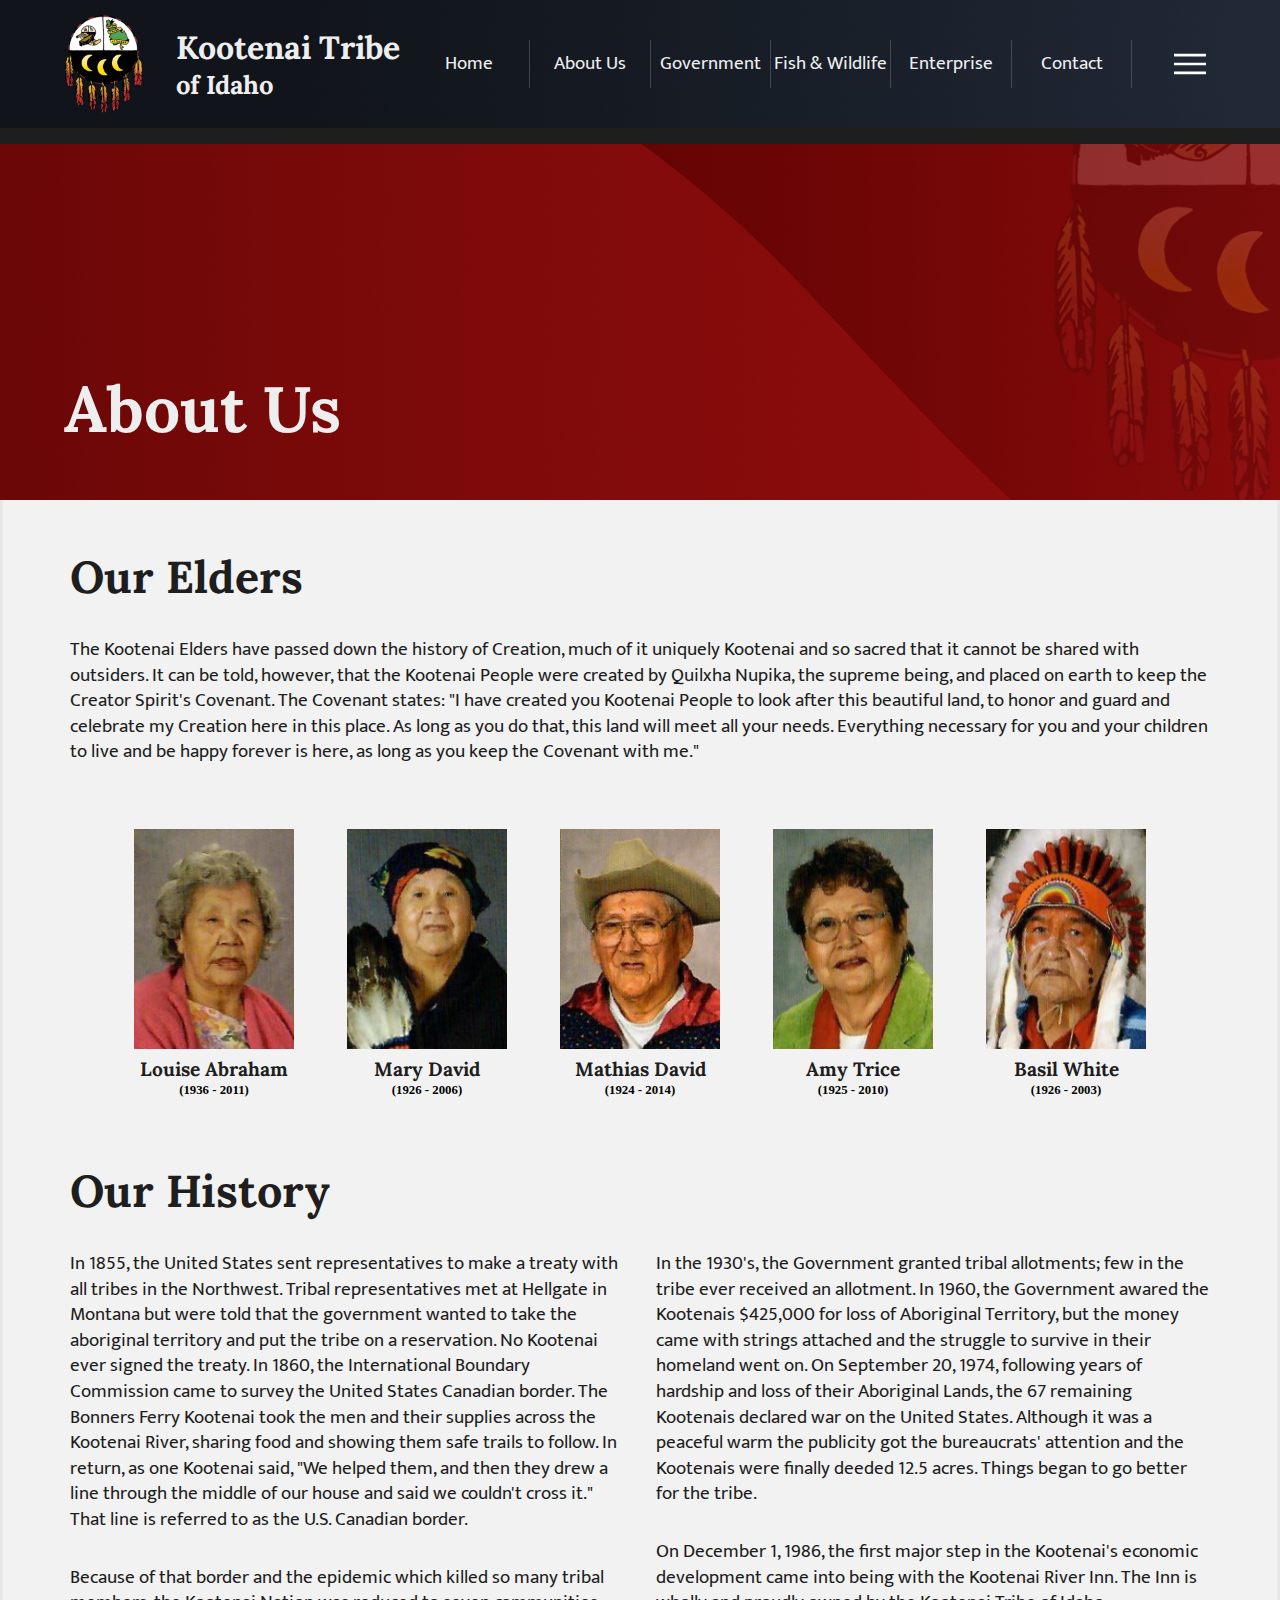
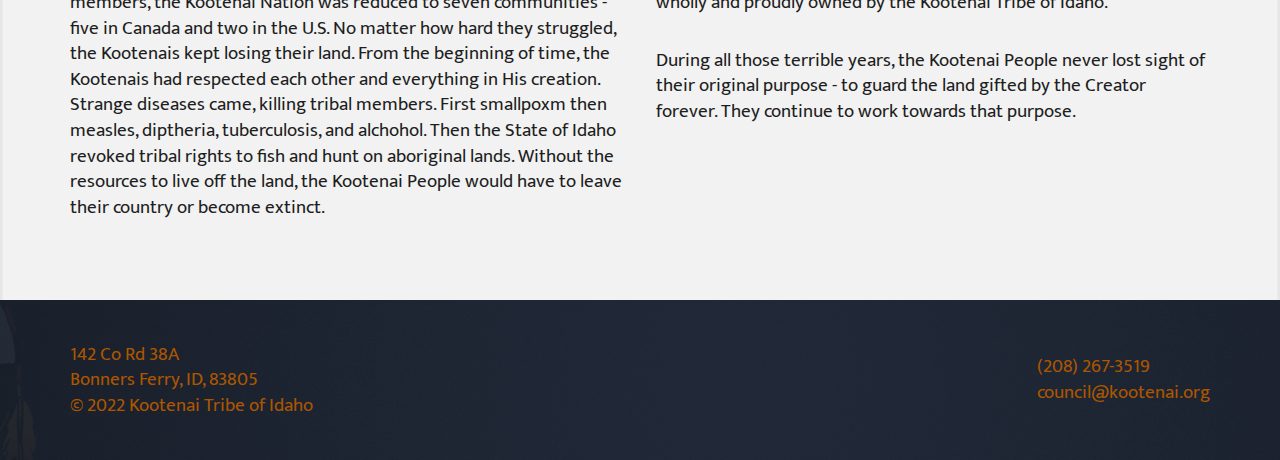
==== about.html @ f0dbdfa1 "main-page-reformatting" ====
<!DOCTYPE html>
<html lang="en">

<head>
    <meta charset="UTF-8">
    <meta http-equiv="X-UA-Compatible" content="IE=edge">
    <meta name="viewport" content="width=device-width, initial-scale=1.0">
    <link rel="preconnect" href="https://fonts.googleapis.com">
    <link rel="preconnect" href="https://fonts.gstatic.com" crossorigin>
    <link
        href="https://fonts.googleapis.com/css2?family=Lora:ital,wght@0,400;0,500;0,600;0,700;1,400;1,500;1,600;1,700&family=Mukta:wght@200;300;400;500;600;700;800&display=swap"
        rel="stylesheet">
    <link rel="stylesheet" href="style.css">
    <script src="/script.js"></script>
    <title>Kootenai Tribe of Idaho</title>
</head>

<body>
    <div id="header">
        <div id="header-wrapper">
            <div id="logo">
                <img id="photo" src="icons/logo_80x100.png" alt="logo" width="80" height="100">
                <div id="title">
                    <h1>Kootenai Tribe</h1>
                    <h2>of Idaho</h2>
                </div>
            </div>
            <div id="navbar">
                <a href="index.html">Home</a>
                <a href="about.html">About Us</a>
                <a href="gov.html">Government</a>
                <a href="fish.html">Fish & Wildlife</a>
                <a href="enterprise.html">Enterprise</a>
                <a href="contact.html">Contact</a>
                <button id="menu">
                    <div id="dropdown">
                        <a href="index.html">Home</a>
                        <a href="about.html">About Us</a>
                        <a href="gov.html">Government</a>
                        <a href="fish.html">Fish & Wildlife</a>
                        <a href="enterprise.html">Enterprise</a>
                        <a href="contact.html">Contact</a>
                    </div>
                </button>
            </div>
        </div>
    </div>

    <div class="banner-sidepage" id="banner-sidepage_about">
        <div class="title-sidepage">
            <h1>About Us</h1>
        </div>
    </div>

    <div id="main_about">
        <div id="main_about-wrapper">

            <div id="elders">
                <div class="heading">
                    <h2>Our Elders</h2>
                </div>
                <p>
                    The Kootenai Elders have passed down the history of Creation, much of it uniquely Kootenai and so
                    sacred that it cannot be shared with outsiders. It can be told, however, that the Kootenai People
                    were created by Quilxha Nupika, the supreme being, and placed on earth to keep the Creator Spirit's
                    Covenant. The Covenant states: "I have created you Kootenai People to look after this beautiful
                    land, to honor and guard and celebrate my Creation here in this place. As long as you do that, this
                    land will meet all your needs. Everything necessary for you and your children to live and be happy
                    forever is here, as long as you keep the Covenant with me."
                </p>
                <div class="container">
                    <div class="item">
                        <img src="images/photos/elders/louise-abraham.png" alt="elder-louise_abraham" width="160"
                            height="220">
                        <div class="info">
                            <h4>Louise Abraham</h4>
                            <h6>(1936 - 2011)</h6>
                        </div>
                    </div>
                    <div class="item">
                        <img src="images/photos/elders/mary-david.png" alt="elder-mary-david" width="160" height="220">
                        <div class="info">
                            <h4>Mary David</h4>
                            <h6>(1926 - 2006)</h6>
                        </div>
                    </div>
                    <div class="item">
                        <img src="images/photos/elders/mathias-david.png" alt="elder-mathias-david" width="160"
                            height="220">
                        <div class="info">
                            <h4>Mathias David</h4>
                            <h6>(1924 - 2014)</h6>
                        </div>
                    </div>
                    <div class="item">
                        <img src="images/photos/elders/amy-trice.png" alt="elder-amy-trice" width="160" height="220">
                        <div class="info">
                            <h4>Amy Trice</h4>
                            <h6>(1925 - 2010)</h6>
                        </div>
                    </div>
                    <div class="item">
                        <img src="images/photos/elders/basil-white.png" alt="elder-basil-white" width="160"
                            height="220">
                        <div class="info">
                            <h4>Basil White</h4>
                            <h6>(1926 - 2003)</h6>
                        </div>
                    </div>
                </div>
            </div>

            <div id="history">
                <div class="heading">
                    <h2>Our History</h2>
                </div>
                <div class="info">
                    <div>
                        <p>
                            In 1855, the United States sent representatives to make a treaty with all tribes in the
                            Northwest. Tribal representatives met at Hellgate in Montana but were told that the
                            government wanted to take the aboriginal territory and put the tribe on a reservation. No
                            Kootenai ever signed the treaty. In 1860, the International Boundary Commission came to
                            survey the United States Canadian border. The Bonners Ferry Kootenai took the men and their
                            supplies across the Kootenai River, sharing food and showing them safe trails to follow. In
                            return, as one Kootenai said, "We helped them, and then they drew a line through the middle
                            of our house and said we couldn't cross it." That line is referred to as the U.S. Canadian
                            border.
                        </p>
                        <p>
                            Because of that border and the epidemic which killed so many tribal members, the Kootenai
                            Nation was reduced to seven communities - five in Canada and two in the U.S. No matter how
                            hard they struggled, the Kootenais kept losing their land. From the beginning of time, the
                            Kootenais had respected each other and everything in His creation. Strange diseases came,
                            killing tribal members. First smallpoxm then measles, diptheria, tuberculosis, and alchohol.
                            Then the State of Idaho revoked tribal rights to fish and hunt on aboriginal lands. Without
                            the resources to live off the land, the Kootenai People would have to leave their country or
                            become extinct.
                        </p>
                    </div>
                    <div>
                        <p>
                            In the 1930's, the Government granted tribal allotments; few in the tribe ever received an
                            allotment. In 1960, the Government awared the Kootenais $425,000 for loss of Aboriginal
                            Territory, but the money came with strings attached and the struggle to survive in their
                            homeland went on. On September 20, 1974, following years of hardship and loss of their
                            Aboriginal Lands, the 67 remaining Kootenais declared war on the United States. Although it
                            was a peaceful warm the publicity got the bureaucrats' attention and the Kootenais were
                            finally deeded 12.5 acres. Things began to go better for the tribe.
                        </p>
                        <p>
                            On December 1, 1986, the first major step in the Kootenai's economic development came into
                            being with the Kootenai River Inn. The Inn is wholly and proudly owned by the Kootenai Tribe
                            of Idaho.
                        </p>
                        <p>
                            During all those terrible years, the Kootenai People never lost sight of their original
                            purpose - to guard the land gifted by the Creator forever. They continue to work towards
                            that purpose.
                        </p>
                    </div>
                </div>
            </div>
        </div>
    </div>

    <div id="footer">
        <div id="footer-content-wrapper">
            <div id="footer-content">
                <div id="address">
                    <p>142 Co Rd 38A</p>
                    <p>Bonners Ferry, ID, 83805</p>
                    <p>&#169 2022 Kootenai Tribe of Idaho</p>
                </div>
                <div id="contact">
                    <p>(208) 267-3519</p>
                    <p>council@kootenai.org</p>
                </div>
            </div>
        </div>
    </div>

</body>
</html>
---- style.css ----
* {
    padding: 0;
    margin: 0;
    text-decoration: none;
    list-style: none;
}

h1, h2, h3, h4 {
    font-family: 'Lora', serif;
    color: #1e1e1e;
}

p, a {
    font-family: 'Mukta', sans-serif;
    font-size: 1.2rem;
    line-height: 1.6rem;
    color: #1e1e1e
}

h1 {
    font-size: 4rem;
}

h2 {
    font-size: 2.8rem;
}

h3 {
    font-size: 1.8rem;
}

h4 {
    font-size: 1.2rem;
}

h5 {
    font-size: 1rem;
}

h6 {
    font-size: 0.8rem;
}

img {
    background-repeat: no-repeat;
    background-position: center;
}

button {
    border: none;
}

.heading{
    margin-bottom: 32px;
}


#main a {
    display: block;
    width: 90px;
    height: 30px;
    padding-top: 6px;
    border-radius: 4px;
    font-size: 0.9rem;
    font-weight: 300;
    text-align: center;
    color: #eee;
}

/* HOMEPAGE +parent_design */

/* HEADER */

body {
    margin: 0 auto;
}

#header {
    position: fixed;
    width: 100%;
    height: 128px;
    max-width: 1920px;
    right: 0;
    left: 0;
    margin-left: auto;
    margin-right: auto;
    background-image: url(images/header_1920x120.jpg);
    border-bottom: 16px solid #1e1e1e;
}

#header-wrapper {
    display: flex;
    flex-direction: row;
    justify-content: space-between;
    align-items: center;
    margin: 0 auto;
    width: 90%;
    height: 128px;
}

#logo {
    display: flex;
    flex-direction: row;
    align-items: center;
}

#logo #title {
    display: flex;
    flex-direction: column;
    margin-left: 32px;
}

#logo #title h1 {
    font-size: 2rem;
    color: #eee;
}

#logo #title h2 {
    font-size: 1.6rem;
    color: #eee;
}

#navbar {
    display: flex;
    flex-direction: row;
    justify-content: right;
    align-items: center;
    width: 70%;
}

#navbar a {
    display: flex;
    justify-content: center;
    align-items: center;
    width: 148px;
    height: 48px;
    color: #eee;
    border-right: solid 1px rgba(170, 170, 170, 0.3);
}

#navbar #menu {
    width: 64px;
    height: 48px;
    margin-left: 32px;
    background-color: rgba(0, 0, 0, 0);
    background-image: url(icons/menu_36x36.svg);
    background-repeat: no-repeat;
    background-position: center;
    background-size: 32px 32px;
}

/* HEADER -dropdown */

#dropdown {
    position: fixed;
    display: flex;
    flex-direction: column;
    right: 0;
    width: 20%;
    padding: 40px 0;
    margin-top: 120px;
    border-radius: 4px;
    background-color: rgba(30, 30, 30, 0.95);
    opacity: 0;
    z-index: -1;
}

#dropdown a {
    color: #eee;
    padding: 10px;
    margin: 0 40px;
    border-bottom: solid 0.5px rgba(170, 170, 170, 0.3);
}

/*
#navbar #menu:hover {
    transition: 0.5s;
    width: 70px;
    height: 60px;
    cursor: pointer;
    background-color: rgba(170, 170, 170, 0.3);
}

#navbar a:hover, 
#dropdown a:hover {
    transition: 0.5s;
    font-size: 1.15rem;
    cursor: pointer;
    background-color: rgba(170, 170, 170, 0.3);
}
*/


/* BANNER */

#banner {
    display: flex;
    justify-content: center;
    align-items: center;
    width: 100%;
    height: 900px;
    max-width: 1920px;
    margin: 0 auto;
    background-image: url(images/banner_welcome_1920x900.jpg);
    background-position: center;
}

#banner-greeting {
    display: flex;
    flex-direction: column;
    justify-content: center;
    align-items: center;
    width: 80%;
    height: 60%;
    padding-top: 48px;
}

#banner-greeting h1 {
    font-size: 5.6rem;
    color: #eee;
}

#banner-greeting h2 {
    font-size: 3.8rem;
    color: #eee;
}

/*
    #banner-covenant {
        position: absolute;
        width: 80%;
        max-width: 1140px;
        padding-top: 140px;
        opacity: 0;
        z-index: 1;
    }

    #banner-covenant p {
        font-family: 'Lora', serif;
        font-size: 3rem;
        font-weight: 500;
        margin-bottom: 50px;
        color: #eee;
    }

    #banner-covenant #cov-2 {
        margin-left: 40px;
    }

    #banner-covenant #cov-3 {
        margin-left: 80px;
    }

    #banner-covenant #cov-auth {
        float: right;
        margin-top: 40px;
    }
*/

/* MAIN */

#main {
    width: 100%;
    height: 2480px;
    max-width: 1920px;
    margin: 0 auto;
    background-image: url(images/background_main_1920x2000.jpg);
    background-repeat: no-repeat;
    background-position: center;
    border-bottom: 16px solid #1e1e1e;
}

#main-wrapper {
    display: flex;
    flex-direction: column;
    width: 1140px;
    height: 2480px;
    margin: 0 auto;
    gap: 4px;
}

/* MAIN -intro */

#intro {
    padding-top: 120px;
}


#intro p {
    font-size: 1.6rem;
    font-weight: 300;
    line-height: 2.4rem;
    margin: 0 80px 20px 80px;
}

/* MAIN -flyer */

#flyer {
    margin-top: 170px;
}

#flyer .container {
    display: flex;
    flex-direction: column;
    gap: 32px;
}

#flyer .item {
    display: flex;
    flex-direction: row;
    gap: 16px;
}

#flyer .content {
    display: flex;
    flex-direction: column;
    gap: 8px;
}

#flyer .content a {
    background-color: #8a1818;
}

.pntr {
    width: 32px;
    height: 32px;
    background-image: url(images/pntr_32x32.png);
    background-repeat: no-repeat;
    background-position: center;
}


/*
#flyer-container > div > a:hover {
    transition: 0.5s;
    cursor: pointer;
    width: 110px;
    background-color: #D37921;
    border: solid 1px rgba(30, 30, 30, 0.5);
}
*/

/* MAIN -current */

#current {
    padding: 48px;
    margin-top: 148px;
    background-color: #F8EEE5;
    box-shadow: 0 0 20px #aaa;
}

#current .heading {
    padding-bottom: 20px;
    border-bottom: solid 2px rgba(27, 27, 27, 0.4);
}

#current .container {
    display: flex;
    flex-direction: column;
    gap: 32px;
}

#current .item {
    display: flex;
    flex-direction: row;
    gap: 48px;
}

#current .col {
    display: flex;
    flex-direction: column;
    gap: 24px;
}
#current .col a {
    background-color: #D37921;
}

#current #photo-1 {
    width: auto;
    height: 400px;
}

#current #photo-2 {
    width: auto;
    height: 400px;
}


/*
#current-container #col-1 a:hover {
    transition: 0.5s;
    cursor: pointer;
    width: 110px;
    background-color: #8a1818;
    border: solid 1px rgba(30, 30, 30, 0.5);
}
*/



/* sidepages */

.banner-sidepage {
    width: 100%;
    height: 500px;
    max-width: 1920px;
    margin: 0 auto;
}

.title-sidepage {
    display: flex;
    align-items: flex-end;
    margin: 0 auto;
    width: 90%;
    height: 90%;
}

.title-sidepage h1 {
    color: #eee;
}





/* sidepage - aboutUs*/

#banner-sidepage_about {
    background-image: url(images/banner-sidepage-aboutUs_1920x500.jpg);
    background-position: center;
}

#main_about {
    width: 100%;
    height: 1400px;
    background-image: url(images/background_main-sidepage_1920x2000.jpg);
    background-repeat: no-repeat;
    background-position: center;
}

#main_about-wrapper {
    display: flex;
    flex-direction: column;
    width: 1140px;
    height: 1400px;
    margin: 0 auto;
}

#elders {
    margin-top: 48px;
}

#elders .container {
    display: flex;
    flex-direction: row;
    justify-content: space-between;
    padding: 64px;
}

#elders .item {
    display: flex;
    flex-direction: column;
    align-items: center;
    gap: 8px;
}

#elders .info {
    display: flex;
    flex-direction: column;
    align-items: center;
    gap: 2px;
}

#history .info {
    display: grid;
    grid-template-columns: repeat(2, 1fr);
    grid-gap: 32px;
}

#history .info p {
    margin-bottom: 32px;
}

/* sidepage - gov */

#banner-sidepage_gov {
    background-image: url(images/banner-sidepage-government_1920x500.jpg);
    background-position: center;
}

#main_gov {
    width: 100%;
    height: 1480px;
    background-image: url(images/background_main-sidepage_1920x2000.jpg);
    background-repeat: no-repeat;
    background-position: center;
}

#main_gov-wrapper {
    display: flex;
    flex-direction: column;
    width: 1140px;
    height: 1480px;
    margin: 0 auto;
    gap: 48px;
}

#council {
    margin-top: 48px;
}

#council .container {
    display: flex;
    flex-direction: column;
    align-items: center;
    gap: 16px;
}

#council .info {
    display: flex;
    flex-direction: column;
    align-items: center;
}

#acctfin .info {
    display: grid;
    grid-template-columns: repeat(2, 1fr);
    grid-gap: 32px;
}

#leglaw .info {
    display: grid;
    grid-template-columns: repeat(2, 1fr);
    grid-gap: 32px;
}


/* sidepage - fish */

#banner-sidepage_fish {
    background-image: url(images/banner-sidepage-fish_1920x500.jpg);
}

#main_fish {
    width: 100%;
    height: 3080px;
    background-image: url(images/background_main-sidepage_1920x3200.jpg);
    background-repeat: no-repeat;
    background-position: center;
}

#main_fish-wrapper {
    display: flex;
    flex-direction: column;
    width: 1140px;
    height: 3080px;
    margin: 0 auto;
    gap: 48px;
}

#history_fish {
    margin-top: 48px;
}

#history_fish .info {
    display: grid;
    grid-template-columns: repeat(2, 1fr);
    grid-gap: 32px;
}

#projects .container {
    display: grid;
    grid-template-columns: repeat(2, 1fr);
    grid-template-rows: repeat(3, 1fr);
    gap: 32px;
}

#projects .item {
    display: flex;
    flex-direction: column;
    gap: 32px;
}

#gallery .container {
    display: flex;
    flex-direction: row;
    justify-content: center;
    flex-wrap: wrap;
    gap: 32px;
}


/* sidepage - enteprise */

#banner-sidepage_enterprise {
    background-image: url(images/banner-sidepage-enterprise_1920x500.jpg);
}

#main_enterprise {
    width: 100%;
    height: 1280px;
    background-image: url(images/background_main-sidepage_1920x2000.jpg);
    background-repeat: no-repeat;
    background-position: center;
}

#main_enterprise-wrapper {
    display: flex;
    flex-direction: column;
    width: 1140px;
    height: 1280px;
    margin: 0 auto;
    gap: 64px;
}

#main_enterprise a {
    text-decoration: underline;
    color: #D37921;
}

#main_enterprise .content {
    display: flex;
    flex-direction: row;
    gap: 32px;
}

#main_enterprise .info {
    display: flex;
    flex-direction: column;
    gap: 16px;
}

#inn {
    margin-top: 48px;
}

#resort #resort-content {
    display: grid;
    grid-template-columns: repeat(2, 1fr);
    grid-gap: 40px;
}

#resort #resort-content #photo{
    width: 640px;
    height: 420px;
    background-image: url(images/photos/cropped-trcr800x600.jpg);
    background-repeat: no-repeat;
}

#resort #resort-content p {
    margin-bottom: 20px;
}

#resort #resort-content #contact p {
    margin-bottom: 0px;
}

#resort #resort-content #contact a {
    text-decoration: underline;
    color: #D37921;
}



/* sidepage - contact */

#banner-sidepage_contact {
    background-image: url(images/banner-sidepage-contact_1920x500.jpg);
}

#main_contact {
    width: 100%;
    height: 600px;
    background-image: url(images/background_main-sidepage_1920x2000.jpg);
    background-repeat: no-repeat;
    background-position: center;
}

#main_contact-wrapper {
    display: flex;
    flex-direction: column;
    width: 1140px;
    height: 600px;
    margin: 0 auto;
}

#general {
    margin-top: 48px;
}

#general .container {
    display: flex;
    flex-direction: column;
    gap: 16px;
}

#general .hours {
    display: flex;
    flex-direction: row;
    gap: 16px;
}

#general .col {
    display: flex;
    flex-direction: row;
    gap: 16px;
}



/* FOOTER */

#footer {
    width: 100%;
    height: 160px;
    background-color: #1e1e1e;
}

#footer-content-wrapper {
    max-width: 1920px;
    height: 160px;
    margin: 0 auto;
    background-image: url(images/footer_1920x200.jpg);
    background-repeat: no-repeat;
    background-position: center;
}

#footer-content {
    width: 100%;
    height: 160px;
    max-width: 1140px;
    margin: 0 auto;
    display: flex;
    flex-direction: row;
    justify-content: space-between;
    align-items: center;
}

#footer-content p {
    color: #ac5600;
}

#footer-content a {
    color: #eee
}


/* @MEDIA */

@media only screen and (max-width: 1140px) {
    
    h1 {
        font-size: 3rem;
    }

    h2 {
        font-size: 2.5rem;
    }

    h3 {
        font-size: 1.6rem;
    }

    h4 {
        font-size: 1.1rem;
    }

    #header-content-wrapper{
        max-width: 1140px;
    }

    #logo-container {
        grid-column: 1 / 4;
    }

    #logo-container #logo {
        background-size: 70px 88px;
    }

    #logo-container #title h1 {
        font-size: 1.6rem;
    }

    #logo-container #title h2 {
        font-size: 1.3rem;
    }

    #navbar {
        grid-column: 4 / 6;
    }

    #navbar a {
        display: none;
    }

    #dropdown {
        width: 30%;
    }

    #banner-content-wrapper {
        max-width: 1140px;
    }

    #banner-greeting h1 {
        font-size: 4rem;
    }

    #banner-greeting h2 {
        font-size: 2.6rem;
    }

    #banner-covenant p {
        font-size: 2rem;
        margin-bottom: 20px;
    }

    #main {
        background-image: url(images/background_main_1140x2580_ipad.jpg);
    }

    #main-content-wrapper {
        width: 900px;
    }

    #intro {
        padding-top: 60px;
    }

    #flyer {
        margin-top: 120px;
    }

    #current-container #col-1 a {
        margin-bottom: 100px;
    }


    .banner_sidepage-content-wrapper {
        max-width: 1140px;
    }


    /* About */ 

    #main_about-content-wrapper {
        width: 900px;
    }

    #elders #heading {
        margin-top: 60px;
        margin-bottom: 20px;
    }

    #history #heading {
        margin-bottom: 20px;
    }


    /* Gov */

    #main_gov-content-wrapper {
        width: 900px;
    }
    
    #council #heading {
        margin-top: 60px;
        margin-bottom: 20px;
    }

    #council #photo {
        background-size: 780px 506px
    }

    #council #info {
        margin-top: -20px;
    }

    #acctfin #heading {
        margin-bottom: 20px;
    }

    #leglaw #heading {
        margin-bottom: 20px;
    }


    /* Fish */

    #main_fish-content-wrapper {
        width: 900px;
    }

    #history_fish #heading {
        margin-top: 60px;
        margin-bottom: 20px;
    }

    #projects {
        margin-top: 20px;
    }

    #projects-container {
        row-gap: 30px;
    }

    #projects #heading {
        margin-bottom: 30px;
    }

    #photo-gallery {
        margin-top: 40px;
    }

    #photo-gallery h2 {
        margin-bottom: 20px;
    }

    #photo-gallery > div {
        margin-bottom: 40px;
    }

    #photo-gallery #photo-1 {
        width: 480px;
    }
    
    #photo-gallery #photo-2 {
        width: 380px;
    }

    #photo-gallery #photo-3 {
        width: 380px;
    }
    
    #photo-gallery #photo-4 {
        width: 480px;
    }

    #photo-gallery #photo-5 {
        width: 900px;
    }
    
    #photo-gallery #photo-6 {
        width: 430px;
    }

    #photo-gallery #photo-7 {
        width: 430px;
    }

    #photo-gallery #photo-1:hover {
        transition: width 1s;
        transform: height 10s;
        width: 500px;
        height: 390px;
        box-shadow: 0 0 40px #aaa;
    }
    
    #photo-gallery #photo-2:hover {
        transition: width 1s;
        transform: height 3s;
        width: 400px;
        height: 390px;
        box-shadow: 0 0 40px #aaa;
    }
    
    #photo-gallery #photo-3:hover {
        transition: width 1s;
        transform: height 3s;
        width: 400px;
        height: 390px;
        box-shadow: 0 0 40px #aaa;
    }
    
    #photo-gallery #photo-4:hover {
        transition: width 1s;
        transform: height 10s;
        width: 500px;
        height: 390px;
        box-shadow: 0 0 40px #aaa;
    }
    
    #photo-gallery #photo-5:hover {
        transition: height 1s;
        height: 390px;
        box-shadow: 0 0 40px #aaa;
    }
    
    #photo-gallery #photo-6:hover {
        transition: width 10s;
        transition: height 1s;
        width: 450px;
        height: 390px;
        box-shadow: 0 0 40px #aaa;
    }
    
    #photo-gallery #photo-7:hover {
        transition: width 10s;
        transition: height 1s;
        width: 450px;
        height: 390px;
        box-shadow: 0 0 40px #aaa;
    }


    /* Fish */

    #main_enterprise-content-wrapper {
        width: 900px;
    }

    #inn #heading {
        margin-top: 60px;
        margin-bottom: 20px;
    }

    #inn #inn-content {
        grid-gap: 30px;
    }

    #resort #heading {
        margin-bottom: 20px;
    }

    #resort #resort-content #photo {    
        width: 540px;
    }


    /* Contact */

    #main_contact-content-wrapper {
        width: 900px;
    }

    #general-info h2 {
        margin-top: 60px;
        margin-bottom: 20px;
    }



    /* Footer */

    #footer-content-wrapper {
        max-width: 1140px;
    }

    #footer-content {
        max-width: 900px;
    }


}


@media only screen and (max-width: 640px) {

    h1 {
        font-size: 3rem;
    }
    
    h2 {
        font-size: 2rem;
    }
    
    h3 {
        font-size: 1.5rem;
    }
    
    h4 {
        font-size: 1.2rem;
    }

    p, a {
        font-size: 1.1rem;
        line-height: 1.3rem;
    }

    #main a {
        display: block;
        width: 80px;
        height: 24px;
        padding-top: 6px;
        border-radius: 4px;
        font-size: 0.8rem;
        font-weight: 300;
        text-align: center;
        color: #eee;
    }


    #header-content-wrapper {
        max-width: 640px;
    }

    #logo-container #logo {
        margin-left: 40px;
    }

    #logo-container #title {
        margin-left: 10px;
    }

    #navbar #menu {
        margin-right: 40px;
    }



    #dropdown {
        width: 40%;
    }


    #banner-content-wrapper {
        max-width: 640px;
    }

    #banner-greeting h1 {
        font-size: 3rem;
    }

    #banner-greeting h2 {
        font-size: 2rem;
    }

    #banner-covenant p {
        font-size: 1.3rem;
        line-height: 1.6rem;
    }

    #main {
        height: 2000px;
        background-image: url(images/background_main_640x2000-mobile.jpg);
    }


    #main-content-wrapper {
        width: 500px;
        height: 2000px;
    }

    #intro {
        padding-top: 40px;
    }

    #intro h2 {
        margin-bottom: 30px;
    }

    #intro p {
        font-size: 1.4rem;
        line-height: 1.8rem;
        margin: 0 50px 20px 50px ;
    }

    #flyer {
        margin-top: 80px;
    }

    #flyer h2{
        margin-bottom: 30px;
    }

    #flyer-container {
       height: 380px;
       margin-left: 30px;
    }

    #flyer-container > div {
        margin-bottom: 20px;
    }

    #flyer-container > div > div > h3 {
        margin-left: 8px;
    }

    #flyer-container > div > p {
        margin-top: 8px;
        margin-left: 34px;
    }

    #flyer-container > div > a {
        margin-top: 12px;
        margin-left: 34px;
    }

    #pntr {
        width: 24px;
        height: 24px;
        background-size: 24px 24px;
        
    }

    #current {
        height: 580px;
        margin-top: 120px;
    }

    #current > h2 {
        margin-bottom: 30px;
    }

    #current-container {
        display: block;
    }

    #current-container #col-1 a {
        margin-bottom: 50px;
        background-color: #D37921;
    }


    #current-container #col-2 {
        display: none;
    }


    .banner_sidepage-content-wrapper {
        max-width: 640px;
    }
    

    .banner_sidepage-content-wrapper h1 {
        margin: 60px 80px;
        color: #eee;
    }


    #main_about {
        height: 2400px;
        background-image: url(images/background_main-sidepage_1920x3200.jpg);
    }

    #main_about-content-wrapper {
        width: 500px;
        height: 2400px;
        margin: 0 auto;
    }

    #elders #container > div{
        margin-bottom: 20px;
    }

    #history {
        margin-top: 620px;
    }
    
    #history #info {
        display: block;
    }



    #elders #heading {
        margin-top: 50px;
        margin-bottom: 20px;
    }

    #elders #container {
        flex-wrap: wrap;
        justify-content: space-evenly;
    }



    #main_gov-content-wrapper {
        width: 500px;
    }

    #council #heading {
        margin-top: 50px;
        margin-bottom: 30px;
    }

    #council #photo {
        width: 500px;
        height: 325px;
        background-size: 500px 325px;
        margin-bottom: 40px;
    }

    #council #info p {
        font-size: 0.95rem;
    }

    #acctfin #heading {
        margin-top: 50px;
        margin-bottom: 30px;
    }

    #acctfin {
        margin-bottom: 0px;
    }

    #acctfin #heading {
        margin-top: 60px;
        margin-bottom: 30px;
    }

    #acctfin #info {
        display: block
    }

    #acctfin #info p {
        margin-bottom: 20px;
    }

    #leglaw #heading {
        margin-top: -20px;
        margin-bottom: 30px;
    }

    #leglaw #info {
        display: block;
    }

    #leglaw #info p {
        margin-bottom: 20px;
    }


    #main_fish {
        height: 4300px;
        background-image: url(images/background_main-sidepage_1920x4800.jpg);
    }

    #main_fish-content-wrapper {
        width: 500px;
    }

    #history_fish #heading {
        margin-top: 50px;
    }

    #history_fish #info {
        display: block;
    }
    
    #history_fish #info p {
        margin-bottom: 20px;
    }

    #projects-container {
        display: block;
    }

    #projects-container div p {
        margin-bottom: 30px
    }
    

    #photo-gallery > div {
        display: block;
        margin: 0 auto;
        height: 360px;
        margin-bottom: 50px;
    }
    
    #photo-gallery > div > div {
        margin-bottom: 50px;
    }

    #photo-gallery #photo-1 {
        width: 480px;
    }
    
    #photo-gallery #photo-2 {
        width: 480px;
        display: none;
    }
    
    #photo-gallery #photo-3 {
        width: 480px;
    }
    
    #photo-gallery #photo-4 {
        width: 480px;
        display: none;
    }
    
    #photo-gallery #photo-5 {
        width: 480px;
    }
    
    #photo-gallery #photo-6 {
        width: 480px;
    }
    
    #photo-gallery #photo-7 {
        width: 480px;
    }

    #photo-gallery #photo-1:hover {
        width: 500px;
        height: 400px;
    }
    
    #photo-gallery #photo-2:hover {
        width: 500px;
        height: 400px;
    }
    
    #photo-gallery #photo-3:hover {
        width: 500px;
        height: 400px;
    }
    
    #photo-gallery #photo-4:hover {
        width: 500px;
        height: 400px;
    }
    
    #photo-gallery #photo-5:hover {
        width: 500px;
        height: 400px;
    }
    
    #photo-gallery #photo-6:hover {
        width: 500px;
        height: 400px;;
    }
    
    #photo-gallery #photo-7:hover {
        width: 500px;
        height: 400px;
    }




    #main_enterprise {
        height: 1800px;
    }

    #main_enterprise-content-wrapper {
        width: 500px;
        height: 1800px;
    }

    #inn #inn-content {
        display: flex;
        flex-direction: column;
    }

    #inn #inn-content p {
        margin-bottom: 20px;
    }

    #inn #inn-content #photo {
        width: 500px;
        height: 340px;
    }

    #inn #inn-content #contact {
        margin-top: 30px;
    }
    
    #resort #heading {
        margin-top: 60px;
    }

    #resort #resort-content {
        display: flex;
        flex-direction: column;
    }

    #resort #resort-content #photo{
        width: 500px;
        height: 340px;
        margin-top: -30px;
    }

    #resort #resort-content #contact {
        margin-top: 30px;
        margin-bottom: 20px;

    }

    #main_contact-content-wrapper {
        width: 500px;
    }

    #general-info h2 {
        margin-top: 50px;
        margin-bottom: 30px;
    }



    #footer-content-wrapper {
        max-width: 640px;
    }

    #footer-content {
        max-width: 500px;
    }
}




@media only screen and (max-width: 420px) {

    h1 {
        font-size: 2.4rem;
    }
    
    h2 {
        font-size: 1.8rem;
    }
    
    h3 {
        font-size: 1.5rem;
    }
    
    h4 {
        font-size: 1.2rem;
    }

    p, a {
        font-size: 1.1rem;
        line-height: 1.3rem;
    }

    #main a {
        display: block;
        width: 80px;
        height: 24px;
        padding-top: 6px;
        border-radius: 4px;
        font-size: 0.8rem;
        font-weight: 300;
        text-align: center;
        color: #eee;
    }


    #header-content-wrapper {
        max-width: 420px;
    }

    #logo-container #logo {
        margin-left: 40px;
    }

    #logo-container #title {
        margin-left: 10px;
    }

    #navbar #menu {
        margin-right: 40px;
    }



    #dropdown {
        width: 60%;
    }


    #banner-content-wrapper {
        max-width: 420px;
    }

    #banner-greeting h1 {
        font-size: 2.2rem;
    }

    #banner-greeting h2 {
        font-size: 1.6rem;
    }

    #banner-covenant p {
        font-size: 1.3rem;
        line-height: 1.6rem;
    }

    #main {
        height: 2300px;
        background-image: url(images/background_main_420x2300-mobile.jpg);
    }


    #main-content-wrapper {
        width: 380px;
        height: 2300px;
    }

    #intro {
        padding-top: 40px;
    }

    #intro h2 {
        margin-left: 20px;
        margin-bottom: 30px;
    }

    #intro p {
        font-size: 1.4rem;
        line-height: 1.8rem;
        margin: 0 50px 20px 50px ;
    }

    #flyer {
        margin-top: 80px;
    }

    #flyer h2{
        margin-left: 20px;
        margin-bottom: 30px;
    }

    #flyer-container {
       height: 380px;
       margin-left: 30px;
    }

    #flyer-container > div {
        margin-bottom: 20px;
    }

    #flyer-container > div > div > h3 {
        margin-left: 8px;
    }

    #flyer-container > div > p {
        margin-top: 8px;
        margin-left: 34px;
    }

    #flyer-container > div > a {
        margin-top: 12px;
        margin-left: 34px;
    }

    #pntr {
        width: 24px;
        height: 24px;
        background-size: 24px 24px;
        
    }

    #current {
        height: 660px;
        margin-top: 160px;
    }

    #current > h2 {
        margin-bottom: 30px;
    }

    #current-container {
        display: block;
    }

    #current-container #col-1 a {
        margin-bottom: 50px;
        background-color: #D37921;
    }


    #current-container #col-2 {
        display: none;
    }


    .banner_sidepage-content-wrapper {
        max-width: 420px;
    }
    

    .banner_sidepage-content-wrapper h1 {
        margin: 60px 80px;
        color: #eee;
    }






    #main_about {
        height: 2800px;
        background-image: url(images/background_main-sidepage_1920x3200.jpg);
    }

    #main_about-content-wrapper {
        width: 360px;
        height: 2800px;
        margin: 0 auto;
    }

    #elders #container > div{
        margin-bottom: 20px;
    }

    #history {
        margin-top: 680px;
    }
    
    #history #info {
        display: block;
    }



    #elders #heading {
        margin-top: 30px;
        margin-bottom: 20px;
    }

    #elders #container {
        flex-wrap: wrap;
        justify-content: space-evenly;
    }



    #main_gov-content-wrapper {
        width: 360px;
    }

    #council #heading {
        margin-top: 30px;
        margin-bottom: 20px;
    }

    #council #photo {
        width: 340px;
        height: 221px;
        background-size: 340px 221px;
        margin-bottom: 40px;
    }

    #council #info p {
        font-size: 0.95rem;
    }

    #acctfin #heading {
        margin-top: 50px;
        margin-bottom: 30px;
    }

    #acctfin {
        margin-bottom: 0px;
    }

    #acctfin #heading {
        margin-top: 40px;
        margin-bottom: 20px;
    }

    #acctfin #info {
        display: block
    }

    #acctfin #info p {
        margin-bottom: 20px;
    }

    #leglaw #heading {
        margin-top: 10px;
        margin-bottom: 30px;
    }

    #leglaw #info {
        display: block;
    }

    #leglaw #info p {
        margin-bottom: 20px;
    }




    #main_fish {
        height: 4700px;
        background-image: url(images/background_main-sidepage_1920x4800.jpg);
    }

    #main_fish-content-wrapper {
        width: 360px;
    }

    #history_fish #heading {
        margin-top: 30px;
    }

    #history_fish #info {
        display: block;
    }
    
    #history_fish #info p {
        margin-bottom: 20px;
    }

    #projects-container {
        display: block;
    }

    #projects-container div p {
        margin-bottom: 30px
    }
    
    #photo-gallery h2 {
        margin-top: -30px;
    }

    #photo-gallery > div {
        display: block;
        margin: 0 auto;
        height: 360px;
        margin-bottom: 50px;
    }
    
    #photo-gallery > div {
        margin-bottom: 10px;
    }

    #photo-gallery > div > div {
        margin-bottom: 10px;
    }

    #photo-gallery #photo-1 {
        width: 360px;
    }
    
    #photo-gallery #photo-2 {
        width: 360px;
        display: none;
    }
    
    #photo-gallery #photo-3 {
        width: 360px;
    }
    
    #photo-gallery #photo-4 {
        width: 360px;
        display: none;
    }
    
    #photo-gallery #photo-5 {
        width: 360px;
    }
    
    #photo-gallery #photo-6 {
        width: 360px;
    }
    
    #photo-gallery #photo-7 {
        width: 360px;
    }




    #main_enterprise {
        height: 2000px;
    }

    #main_enterprise-content-wrapper {
        width: 360px;
        height: 2000px;
    }

    #inn #inn-content {
        display: flex;
        flex-direction: column;
    }

    #inn #inn-content p {
        margin-bottom: 20px;
    }

    #inn #inn-content #photo {
        width: 360px;
        height: 300px;
        background-position: center;
    }

    #inn #inn-content #contact {
        margin-top: 30px;
    }
    
    #resort #heading {
        margin-top: 60px;
    }

    #resort #resort-content {
        display: flex;
        flex-direction: column;
    }

    #resort #resort-content #photo{
        width: 360px;
        height: 300px;
        margin-top: -30px;
    }

    #resort #resort-content #contact {
        margin-top: 30px;
        margin-bottom: 20px;

    }





    #main_contact-content-wrapper {
        width: 340px;
    }

    #general-info h2 {
        margin-top: 50px;
        margin-bottom: 30px;
    }



    #footer-content-wrapper {
        max-width: 420px;
    }

    #footer-content {
        max-width: 360px;
    }
}
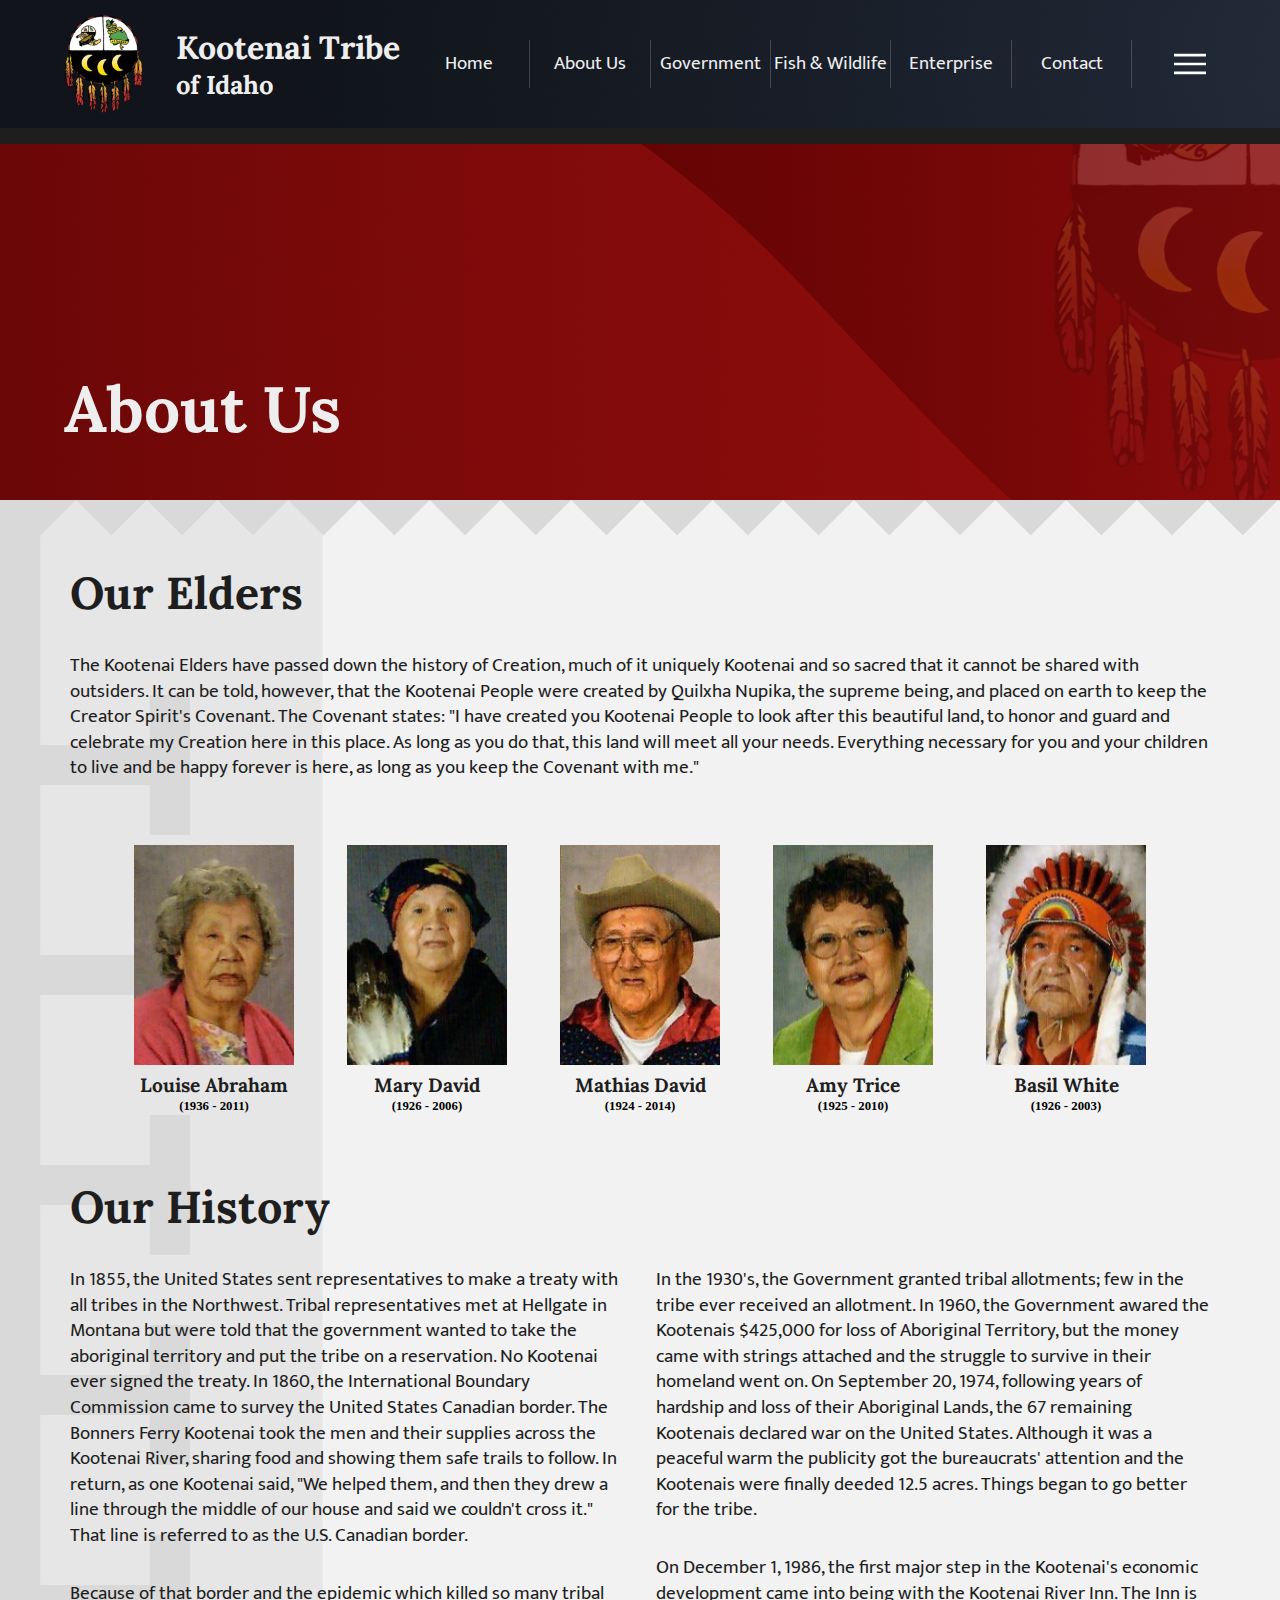
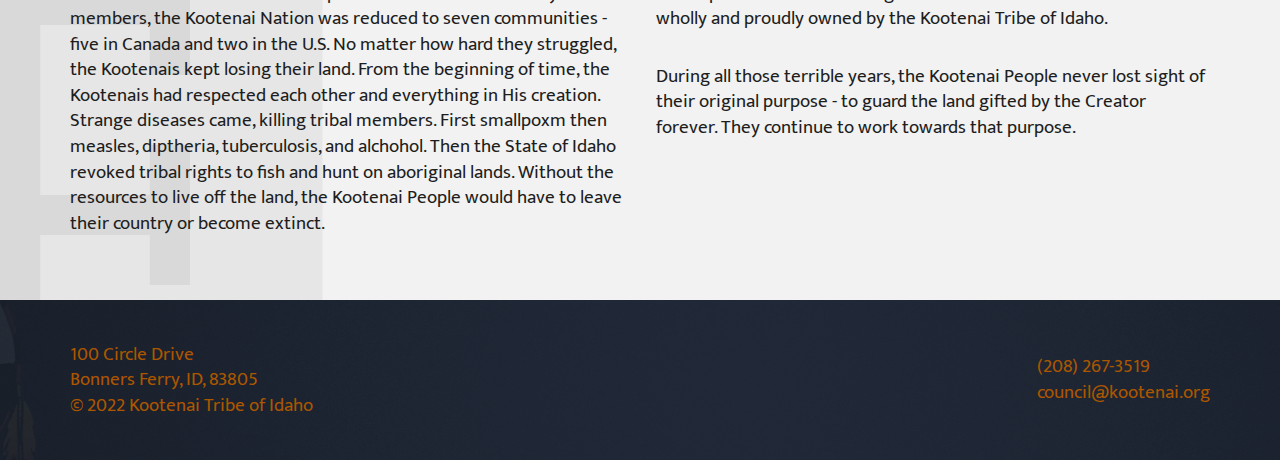
==== commit 14930dc2: "desktop-final" ====
--- a/about.html
+++ b/about.html
@@ -7,11 +7,10 @@
     <meta name="viewport" content="width=device-width, initial-scale=1.0">
     <link rel="preconnect" href="https://fonts.googleapis.com">
     <link rel="preconnect" href="https://fonts.gstatic.com" crossorigin>
-    <link
-        href="https://fonts.googleapis.com/css2?family=Lora:ital,wght@0,400;0,500;0,600;0,700;1,400;1,500;1,600;1,700&family=Mukta:wght@200;300;400;500;600;700;800&display=swap"
-        rel="stylesheet">
+    <link href="https://fonts.googleapis.com/css2?family=Lora:ital,wght@0,400;0,500;0,600;0,700;1,400;1,500;1,600;1,700&family=Mukta:wght@200;300;400;500;600;700;800&display=swap" rel="stylesheet">
     <link rel="stylesheet" href="style.css">
-    <script src="/script.js"></script>
+    <script src="scripts/jquery-3.6.0.min.js"></script>
+    <script src="scripts/script.js"></script>
     <title>Kootenai Tribe of Idaho</title>
 </head>
 
@@ -168,7 +167,7 @@
         <div id="footer-content-wrapper">
             <div id="footer-content">
                 <div id="address">
-                    <p>142 Co Rd 38A</p>
+                    <p>100 Circle Drive</p>
                     <p>Bonners Ferry, ID, 83805</p>
                     <p>&#169 2022 Kootenai Tribe of Idaho</p>
                 </div>
--- a/style.css
+++ b/style.css
@@ -53,7 +53,6 @@
 .heading{
     margin-bottom: 32px;
 }
-
 
 #main a {
     display: block;
@@ -86,6 +85,7 @@
     margin-right: auto;
     background-image: url(images/header_1920x120.jpg);
     border-bottom: 16px solid #1e1e1e;
+    z-index: 1;
 }
 
 #header-wrapper {
@@ -128,7 +128,7 @@
     width: 70%;
 }
 
-#navbar a {
+#navbar > a {
     display: flex;
     justify-content: center;
     align-items: center;
@@ -152,44 +152,33 @@
 /* HEADER -dropdown */
 
 #dropdown {
-    position: fixed;
-    display: flex;
+    position: absolute;
+    display: none;
     flex-direction: column;
     right: 0;
     width: 20%;
-    padding: 40px 0;
-    margin-top: 120px;
-    border-radius: 4px;
-    background-color: rgba(30, 30, 30, 0.95);
-    opacity: 0;
-    z-index: -1;
+    margin-top: 80px;
+    background-color: #222;
+    opacity: 0.95;
 }
 
 #dropdown a {
-    color: #eee;
-    padding: 10px;
-    margin: 0 40px;
-    border-bottom: solid 0.5px rgba(170, 170, 170, 0.3);
-}
-
-/*
+    padding: 24px;
+    color: #eee;
+    border-top: solid 1px rgba(170, 170, 170, 0.3);
+}
+
+#dropdown #first {
+    border: none;
+}
+
+#header a:hover {
+    background-color: rgba(170, 170, 170, 0.3);
+}
+
 #navbar #menu:hover {
-    transition: 0.5s;
-    width: 70px;
-    height: 60px;
-    cursor: pointer;
     background-color: rgba(170, 170, 170, 0.3);
 }
-
-#navbar a:hover, 
-#dropdown a:hover {
-    transition: 0.5s;
-    font-size: 1.15rem;
-    cursor: pointer;
-    background-color: rgba(170, 170, 170, 0.3);
-}
-*/
-
 
 /* BANNER */
 
@@ -210,8 +199,9 @@
     flex-direction: column;
     justify-content: center;
     align-items: center;
-    width: 80%;
+    width: 60%;
     height: 60%;
+    max-width: 1140px;
     padding-top: 48px;
 }
 
@@ -225,37 +215,31 @@
     color: #eee;
 }
 
-/*
-    #banner-covenant {
-        position: absolute;
-        width: 80%;
-        max-width: 1140px;
-        padding-top: 140px;
-        opacity: 0;
-        z-index: 1;
-    }
-
-    #banner-covenant p {
-        font-family: 'Lora', serif;
-        font-size: 3rem;
-        font-weight: 500;
-        margin-bottom: 50px;
-        color: #eee;
-    }
-
-    #banner-covenant #cov-2 {
-        margin-left: 40px;
-    }
-
-    #banner-covenant #cov-3 {
-        margin-left: 80px;
-    }
-
-    #banner-covenant #cov-auth {
-        float: right;
-        margin-top: 40px;
-    }
-*/
+#banner-covenant {
+    display: none;
+    position: absolute;
+    width: 60%;
+    max-width: 1140px;
+    padding-top: 48px;
+}
+
+#banner-covenant p {
+    font-family: 'Lora', serif;
+    font-size: 3.2rem;
+    font-weight: 700;
+    line-height: 3.6rem;
+    color: #eee;
+}
+
+#banner-covenant #cov-quote {
+    margin-bottom: 24px;
+}
+
+#banner-covenant #cov-auth {
+    display: flex;
+    justify-content: center;
+}
+
 
 /* MAIN */
 
@@ -435,7 +419,6 @@
     height: 1400px;
     background-image: url(images/background_main-sidepage_1920x2000.jpg);
     background-repeat: no-repeat;
-    background-position: center;
 }
 
 #main_about-wrapper {
@@ -447,7 +430,7 @@
 }
 
 #elders {
-    margin-top: 48px;
+    margin-top: 64px;
 }
 
 #elders .container {
@@ -493,7 +476,6 @@
     height: 1480px;
     background-image: url(images/background_main-sidepage_1920x2000.jpg);
     background-repeat: no-repeat;
-    background-position: center;
 }
 
 #main_gov-wrapper {
@@ -506,7 +488,7 @@
 }
 
 #council {
-    margin-top: 48px;
+    margin-top: 64px;
 }
 
 #council .container {
@@ -514,6 +496,11 @@
     flex-direction: column;
     align-items: center;
     gap: 16px;
+}
+
+#council .photo {
+    width: 1140px;
+    height: 600px;
 }
 
 #council .info {
@@ -543,23 +530,22 @@
 
 #main_fish {
     width: 100%;
-    height: 3080px;
+    height: 3160px;
     background-image: url(images/background_main-sidepage_1920x3200.jpg);
     background-repeat: no-repeat;
-    background-position: center;
 }
 
 #main_fish-wrapper {
     display: flex;
     flex-direction: column;
     width: 1140px;
-    height: 3080px;
+    height: 3160px;
     margin: 0 auto;
     gap: 48px;
 }
 
 #history_fish {
-    margin-top: 48px;
+    margin-top: 64px;
 }
 
 #history_fish .info {
@@ -598,17 +584,16 @@
 
 #main_enterprise {
     width: 100%;
-    height: 1280px;
+    height: 1360px;
     background-image: url(images/background_main-sidepage_1920x2000.jpg);
     background-repeat: no-repeat;
-    background-position: center;
 }
 
 #main_enterprise-wrapper {
     display: flex;
     flex-direction: column;
     width: 1140px;
-    height: 1280px;
+    height: 1360px;
     margin: 0 auto;
     gap: 64px;
 }
@@ -631,36 +616,8 @@
 }
 
 #inn {
-    margin-top: 48px;
-}
-
-#resort #resort-content {
-    display: grid;
-    grid-template-columns: repeat(2, 1fr);
-    grid-gap: 40px;
-}
-
-#resort #resort-content #photo{
-    width: 640px;
-    height: 420px;
-    background-image: url(images/photos/cropped-trcr800x600.jpg);
-    background-repeat: no-repeat;
-}
-
-#resort #resort-content p {
-    margin-bottom: 20px;
-}
-
-#resort #resort-content #contact p {
-    margin-bottom: 0px;
-}
-
-#resort #resort-content #contact a {
-    text-decoration: underline;
-    color: #D37921;
-}
-
-
+    margin-top: 64px;
+}
 
 /* sidepage - contact */
 
@@ -673,7 +630,6 @@
     height: 600px;
     background-image: url(images/background_main-sidepage_1920x2000.jpg);
     background-repeat: no-repeat;
-    background-position: center;
 }
 
 #main_contact-wrapper {
@@ -685,7 +641,7 @@
 }
 
 #general {
-    margin-top: 48px;
+    margin-top: 64px;
 }
 
 #general .container {
@@ -743,1188 +699,3 @@
 #footer-content a {
     color: #eee
 }
-
-
-/* @MEDIA */
-
-@media only screen and (max-width: 1140px) {
-    
-    h1 {
-        font-size: 3rem;
-    }
-
-    h2 {
-        font-size: 2.5rem;
-    }
-
-    h3 {
-        font-size: 1.6rem;
-    }
-
-    h4 {
-        font-size: 1.1rem;
-    }
-
-    #header-content-wrapper{
-        max-width: 1140px;
-    }
-
-    #logo-container {
-        grid-column: 1 / 4;
-    }
-
-    #logo-container #logo {
-        background-size: 70px 88px;
-    }
-
-    #logo-container #title h1 {
-        font-size: 1.6rem;
-    }
-
-    #logo-container #title h2 {
-        font-size: 1.3rem;
-    }
-
-    #navbar {
-        grid-column: 4 / 6;
-    }
-
-    #navbar a {
-        display: none;
-    }
-
-    #dropdown {
-        width: 30%;
-    }
-
-    #banner-content-wrapper {
-        max-width: 1140px;
-    }
-
-    #banner-greeting h1 {
-        font-size: 4rem;
-    }
-
-    #banner-greeting h2 {
-        font-size: 2.6rem;
-    }
-
-    #banner-covenant p {
-        font-size: 2rem;
-        margin-bottom: 20px;
-    }
-
-    #main {
-        background-image: url(images/background_main_1140x2580_ipad.jpg);
-    }
-
-    #main-content-wrapper {
-        width: 900px;
-    }
-
-    #intro {
-        padding-top: 60px;
-    }
-
-    #flyer {
-        margin-top: 120px;
-    }
-
-    #current-container #col-1 a {
-        margin-bottom: 100px;
-    }
-
-
-    .banner_sidepage-content-wrapper {
-        max-width: 1140px;
-    }
-
-
-    /* About */ 
-
-    #main_about-content-wrapper {
-        width: 900px;
-    }
-
-    #elders #heading {
-        margin-top: 60px;
-        margin-bottom: 20px;
-    }
-
-    #history #heading {
-        margin-bottom: 20px;
-    }
-
-
-    /* Gov */
-
-    #main_gov-content-wrapper {
-        width: 900px;
-    }
-    
-    #council #heading {
-        margin-top: 60px;
-        margin-bottom: 20px;
-    }
-
-    #council #photo {
-        background-size: 780px 506px
-    }
-
-    #council #info {
-        margin-top: -20px;
-    }
-
-    #acctfin #heading {
-        margin-bottom: 20px;
-    }
-
-    #leglaw #heading {
-        margin-bottom: 20px;
-    }
-
-
-    /* Fish */
-
-    #main_fish-content-wrapper {
-        width: 900px;
-    }
-
-    #history_fish #heading {
-        margin-top: 60px;
-        margin-bottom: 20px;
-    }
-
-    #projects {
-        margin-top: 20px;
-    }
-
-    #projects-container {
-        row-gap: 30px;
-    }
-
-    #projects #heading {
-        margin-bottom: 30px;
-    }
-
-    #photo-gallery {
-        margin-top: 40px;
-    }
-
-    #photo-gallery h2 {
-        margin-bottom: 20px;
-    }
-
-    #photo-gallery > div {
-        margin-bottom: 40px;
-    }
-
-    #photo-gallery #photo-1 {
-        width: 480px;
-    }
-    
-    #photo-gallery #photo-2 {
-        width: 380px;
-    }
-
-    #photo-gallery #photo-3 {
-        width: 380px;
-    }
-    
-    #photo-gallery #photo-4 {
-        width: 480px;
-    }
-
-    #photo-gallery #photo-5 {
-        width: 900px;
-    }
-    
-    #photo-gallery #photo-6 {
-        width: 430px;
-    }
-
-    #photo-gallery #photo-7 {
-        width: 430px;
-    }
-
-    #photo-gallery #photo-1:hover {
-        transition: width 1s;
-        transform: height 10s;
-        width: 500px;
-        height: 390px;
-        box-shadow: 0 0 40px #aaa;
-    }
-    
-    #photo-gallery #photo-2:hover {
-        transition: width 1s;
-        transform: height 3s;
-        width: 400px;
-        height: 390px;
-        box-shadow: 0 0 40px #aaa;
-    }
-    
-    #photo-gallery #photo-3:hover {
-        transition: width 1s;
-        transform: height 3s;
-        width: 400px;
-        height: 390px;
-        box-shadow: 0 0 40px #aaa;
-    }
-    
-    #photo-gallery #photo-4:hover {
-        transition: width 1s;
-        transform: height 10s;
-        width: 500px;
-        height: 390px;
-        box-shadow: 0 0 40px #aaa;
-    }
-    
-    #photo-gallery #photo-5:hover {
-        transition: height 1s;
-        height: 390px;
-        box-shadow: 0 0 40px #aaa;
-    }
-    
-    #photo-gallery #photo-6:hover {
-        transition: width 10s;
-        transition: height 1s;
-        width: 450px;
-        height: 390px;
-        box-shadow: 0 0 40px #aaa;
-    }
-    
-    #photo-gallery #photo-7:hover {
-        transition: width 10s;
-        transition: height 1s;
-        width: 450px;
-        height: 390px;
-        box-shadow: 0 0 40px #aaa;
-    }
-
-
-    /* Fish */
-
-    #main_enterprise-content-wrapper {
-        width: 900px;
-    }
-
-    #inn #heading {
-        margin-top: 60px;
-        margin-bottom: 20px;
-    }
-
-    #inn #inn-content {
-        grid-gap: 30px;
-    }
-
-    #resort #heading {
-        margin-bottom: 20px;
-    }
-
-    #resort #resort-content #photo {    
-        width: 540px;
-    }
-
-
-    /* Contact */
-
-    #main_contact-content-wrapper {
-        width: 900px;
-    }
-
-    #general-info h2 {
-        margin-top: 60px;
-        margin-bottom: 20px;
-    }
-
-
-
-    /* Footer */
-
-    #footer-content-wrapper {
-        max-width: 1140px;
-    }
-
-    #footer-content {
-        max-width: 900px;
-    }
-
-
-}
-
-
-@media only screen and (max-width: 640px) {
-
-    h1 {
-        font-size: 3rem;
-    }
-    
-    h2 {
-        font-size: 2rem;
-    }
-    
-    h3 {
-        font-size: 1.5rem;
-    }
-    
-    h4 {
-        font-size: 1.2rem;
-    }
-
-    p, a {
-        font-size: 1.1rem;
-        line-height: 1.3rem;
-    }
-
-    #main a {
-        display: block;
-        width: 80px;
-        height: 24px;
-        padding-top: 6px;
-        border-radius: 4px;
-        font-size: 0.8rem;
-        font-weight: 300;
-        text-align: center;
-        color: #eee;
-    }
-
-
-    #header-content-wrapper {
-        max-width: 640px;
-    }
-
-    #logo-container #logo {
-        margin-left: 40px;
-    }
-
-    #logo-container #title {
-        margin-left: 10px;
-    }
-
-    #navbar #menu {
-        margin-right: 40px;
-    }
-
-
-
-    #dropdown {
-        width: 40%;
-    }
-
-
-    #banner-content-wrapper {
-        max-width: 640px;
-    }
-
-    #banner-greeting h1 {
-        font-size: 3rem;
-    }
-
-    #banner-greeting h2 {
-        font-size: 2rem;
-    }
-
-    #banner-covenant p {
-        font-size: 1.3rem;
-        line-height: 1.6rem;
-    }
-
-    #main {
-        height: 2000px;
-        background-image: url(images/background_main_640x2000-mobile.jpg);
-    }
-
-
-    #main-content-wrapper {
-        width: 500px;
-        height: 2000px;
-    }
-
-    #intro {
-        padding-top: 40px;
-    }
-
-    #intro h2 {
-        margin-bottom: 30px;
-    }
-
-    #intro p {
-        font-size: 1.4rem;
-        line-height: 1.8rem;
-        margin: 0 50px 20px 50px ;
-    }
-
-    #flyer {
-        margin-top: 80px;
-    }
-
-    #flyer h2{
-        margin-bottom: 30px;
-    }
-
-    #flyer-container {
-       height: 380px;
-       margin-left: 30px;
-    }
-
-    #flyer-container > div {
-        margin-bottom: 20px;
-    }
-
-    #flyer-container > div > div > h3 {
-        margin-left: 8px;
-    }
-
-    #flyer-container > div > p {
-        margin-top: 8px;
-        margin-left: 34px;
-    }
-
-    #flyer-container > div > a {
-        margin-top: 12px;
-        margin-left: 34px;
-    }
-
-    #pntr {
-        width: 24px;
-        height: 24px;
-        background-size: 24px 24px;
-        
-    }
-
-    #current {
-        height: 580px;
-        margin-top: 120px;
-    }
-
-    #current > h2 {
-        margin-bottom: 30px;
-    }
-
-    #current-container {
-        display: block;
-    }
-
-    #current-container #col-1 a {
-        margin-bottom: 50px;
-        background-color: #D37921;
-    }
-
-
-    #current-container #col-2 {
-        display: none;
-    }
-
-
-    .banner_sidepage-content-wrapper {
-        max-width: 640px;
-    }
-    
-
-    .banner_sidepage-content-wrapper h1 {
-        margin: 60px 80px;
-        color: #eee;
-    }
-
-
-    #main_about {
-        height: 2400px;
-        background-image: url(images/background_main-sidepage_1920x3200.jpg);
-    }
-
-    #main_about-content-wrapper {
-        width: 500px;
-        height: 2400px;
-        margin: 0 auto;
-    }
-
-    #elders #container > div{
-        margin-bottom: 20px;
-    }
-
-    #history {
-        margin-top: 620px;
-    }
-    
-    #history #info {
-        display: block;
-    }
-
-
-
-    #elders #heading {
-        margin-top: 50px;
-        margin-bottom: 20px;
-    }
-
-    #elders #container {
-        flex-wrap: wrap;
-        justify-content: space-evenly;
-    }
-
-
-
-    #main_gov-content-wrapper {
-        width: 500px;
-    }
-
-    #council #heading {
-        margin-top: 50px;
-        margin-bottom: 30px;
-    }
-
-    #council #photo {
-        width: 500px;
-        height: 325px;
-        background-size: 500px 325px;
-        margin-bottom: 40px;
-    }
-
-    #council #info p {
-        font-size: 0.95rem;
-    }
-
-    #acctfin #heading {
-        margin-top: 50px;
-        margin-bottom: 30px;
-    }
-
-    #acctfin {
-        margin-bottom: 0px;
-    }
-
-    #acctfin #heading {
-        margin-top: 60px;
-        margin-bottom: 30px;
-    }
-
-    #acctfin #info {
-        display: block
-    }
-
-    #acctfin #info p {
-        margin-bottom: 20px;
-    }
-
-    #leglaw #heading {
-        margin-top: -20px;
-        margin-bottom: 30px;
-    }
-
-    #leglaw #info {
-        display: block;
-    }
-
-    #leglaw #info p {
-        margin-bottom: 20px;
-    }
-
-
-    #main_fish {
-        height: 4300px;
-        background-image: url(images/background_main-sidepage_1920x4800.jpg);
-    }
-
-    #main_fish-content-wrapper {
-        width: 500px;
-    }
-
-    #history_fish #heading {
-        margin-top: 50px;
-    }
-
-    #history_fish #info {
-        display: block;
-    }
-    
-    #history_fish #info p {
-        margin-bottom: 20px;
-    }
-
-    #projects-container {
-        display: block;
-    }
-
-    #projects-container div p {
-        margin-bottom: 30px
-    }
-    
-
-    #photo-gallery > div {
-        display: block;
-        margin: 0 auto;
-        height: 360px;
-        margin-bottom: 50px;
-    }
-    
-    #photo-gallery > div > div {
-        margin-bottom: 50px;
-    }
-
-    #photo-gallery #photo-1 {
-        width: 480px;
-    }
-    
-    #photo-gallery #photo-2 {
-        width: 480px;
-        display: none;
-    }
-    
-    #photo-gallery #photo-3 {
-        width: 480px;
-    }
-    
-    #photo-gallery #photo-4 {
-        width: 480px;
-        display: none;
-    }
-    
-    #photo-gallery #photo-5 {
-        width: 480px;
-    }
-    
-    #photo-gallery #photo-6 {
-        width: 480px;
-    }
-    
-    #photo-gallery #photo-7 {
-        width: 480px;
-    }
-
-    #photo-gallery #photo-1:hover {
-        width: 500px;
-        height: 400px;
-    }
-    
-    #photo-gallery #photo-2:hover {
-        width: 500px;
-        height: 400px;
-    }
-    
-    #photo-gallery #photo-3:hover {
-        width: 500px;
-        height: 400px;
-    }
-    
-    #photo-gallery #photo-4:hover {
-        width: 500px;
-        height: 400px;
-    }
-    
-    #photo-gallery #photo-5:hover {
-        width: 500px;
-        height: 400px;
-    }
-    
-    #photo-gallery #photo-6:hover {
-        width: 500px;
-        height: 400px;;
-    }
-    
-    #photo-gallery #photo-7:hover {
-        width: 500px;
-        height: 400px;
-    }
-
-
-
-
-    #main_enterprise {
-        height: 1800px;
-    }
-
-    #main_enterprise-content-wrapper {
-        width: 500px;
-        height: 1800px;
-    }
-
-    #inn #inn-content {
-        display: flex;
-        flex-direction: column;
-    }
-
-    #inn #inn-content p {
-        margin-bottom: 20px;
-    }
-
-    #inn #inn-content #photo {
-        width: 500px;
-        height: 340px;
-    }
-
-    #inn #inn-content #contact {
-        margin-top: 30px;
-    }
-    
-    #resort #heading {
-        margin-top: 60px;
-    }
-
-    #resort #resort-content {
-        display: flex;
-        flex-direction: column;
-    }
-
-    #resort #resort-content #photo{
-        width: 500px;
-        height: 340px;
-        margin-top: -30px;
-    }
-
-    #resort #resort-content #contact {
-        margin-top: 30px;
-        margin-bottom: 20px;
-
-    }
-
-    #main_contact-content-wrapper {
-        width: 500px;
-    }
-
-    #general-info h2 {
-        margin-top: 50px;
-        margin-bottom: 30px;
-    }
-
-
-
-    #footer-content-wrapper {
-        max-width: 640px;
-    }
-
-    #footer-content {
-        max-width: 500px;
-    }
-}
-
-
-
-
-@media only screen and (max-width: 420px) {
-
-    h1 {
-        font-size: 2.4rem;
-    }
-    
-    h2 {
-        font-size: 1.8rem;
-    }
-    
-    h3 {
-        font-size: 1.5rem;
-    }
-    
-    h4 {
-        font-size: 1.2rem;
-    }
-
-    p, a {
-        font-size: 1.1rem;
-        line-height: 1.3rem;
-    }
-
-    #main a {
-        display: block;
-        width: 80px;
-        height: 24px;
-        padding-top: 6px;
-        border-radius: 4px;
-        font-size: 0.8rem;
-        font-weight: 300;
-        text-align: center;
-        color: #eee;
-    }
-
-
-    #header-content-wrapper {
-        max-width: 420px;
-    }
-
-    #logo-container #logo {
-        margin-left: 40px;
-    }
-
-    #logo-container #title {
-        margin-left: 10px;
-    }
-
-    #navbar #menu {
-        margin-right: 40px;
-    }
-
-
-
-    #dropdown {
-        width: 60%;
-    }
-
-
-    #banner-content-wrapper {
-        max-width: 420px;
-    }
-
-    #banner-greeting h1 {
-        font-size: 2.2rem;
-    }
-
-    #banner-greeting h2 {
-        font-size: 1.6rem;
-    }
-
-    #banner-covenant p {
-        font-size: 1.3rem;
-        line-height: 1.6rem;
-    }
-
-    #main {
-        height: 2300px;
-        background-image: url(images/background_main_420x2300-mobile.jpg);
-    }
-
-
-    #main-content-wrapper {
-        width: 380px;
-        height: 2300px;
-    }
-
-    #intro {
-        padding-top: 40px;
-    }
-
-    #intro h2 {
-        margin-left: 20px;
-        margin-bottom: 30px;
-    }
-
-    #intro p {
-        font-size: 1.4rem;
-        line-height: 1.8rem;
-        margin: 0 50px 20px 50px ;
-    }
-
-    #flyer {
-        margin-top: 80px;
-    }
-
-    #flyer h2{
-        margin-left: 20px;
-        margin-bottom: 30px;
-    }
-
-    #flyer-container {
-       height: 380px;
-       margin-left: 30px;
-    }
-
-    #flyer-container > div {
-        margin-bottom: 20px;
-    }
-
-    #flyer-container > div > div > h3 {
-        margin-left: 8px;
-    }
-
-    #flyer-container > div > p {
-        margin-top: 8px;
-        margin-left: 34px;
-    }
-
-    #flyer-container > div > a {
-        margin-top: 12px;
-        margin-left: 34px;
-    }
-
-    #pntr {
-        width: 24px;
-        height: 24px;
-        background-size: 24px 24px;
-        
-    }
-
-    #current {
-        height: 660px;
-        margin-top: 160px;
-    }
-
-    #current > h2 {
-        margin-bottom: 30px;
-    }
-
-    #current-container {
-        display: block;
-    }
-
-    #current-container #col-1 a {
-        margin-bottom: 50px;
-        background-color: #D37921;
-    }
-
-
-    #current-container #col-2 {
-        display: none;
-    }
-
-
-    .banner_sidepage-content-wrapper {
-        max-width: 420px;
-    }
-    
-
-    .banner_sidepage-content-wrapper h1 {
-        margin: 60px 80px;
-        color: #eee;
-    }
-
-
-
-
-
-
-    #main_about {
-        height: 2800px;
-        background-image: url(images/background_main-sidepage_1920x3200.jpg);
-    }
-
-    #main_about-content-wrapper {
-        width: 360px;
-        height: 2800px;
-        margin: 0 auto;
-    }
-
-    #elders #container > div{
-        margin-bottom: 20px;
-    }
-
-    #history {
-        margin-top: 680px;
-    }
-    
-    #history #info {
-        display: block;
-    }
-
-
-
-    #elders #heading {
-        margin-top: 30px;
-        margin-bottom: 20px;
-    }
-
-    #elders #container {
-        flex-wrap: wrap;
-        justify-content: space-evenly;
-    }
-
-
-
-    #main_gov-content-wrapper {
-        width: 360px;
-    }
-
-    #council #heading {
-        margin-top: 30px;
-        margin-bottom: 20px;
-    }
-
-    #council #photo {
-        width: 340px;
-        height: 221px;
-        background-size: 340px 221px;
-        margin-bottom: 40px;
-    }
-
-    #council #info p {
-        font-size: 0.95rem;
-    }
-
-    #acctfin #heading {
-        margin-top: 50px;
-        margin-bottom: 30px;
-    }
-
-    #acctfin {
-        margin-bottom: 0px;
-    }
-
-    #acctfin #heading {
-        margin-top: 40px;
-        margin-bottom: 20px;
-    }
-
-    #acctfin #info {
-        display: block
-    }
-
-    #acctfin #info p {
-        margin-bottom: 20px;
-    }
-
-    #leglaw #heading {
-        margin-top: 10px;
-        margin-bottom: 30px;
-    }
-
-    #leglaw #info {
-        display: block;
-    }
-
-    #leglaw #info p {
-        margin-bottom: 20px;
-    }
-
-
-
-
-    #main_fish {
-        height: 4700px;
-        background-image: url(images/background_main-sidepage_1920x4800.jpg);
-    }
-
-    #main_fish-content-wrapper {
-        width: 360px;
-    }
-
-    #history_fish #heading {
-        margin-top: 30px;
-    }
-
-    #history_fish #info {
-        display: block;
-    }
-    
-    #history_fish #info p {
-        margin-bottom: 20px;
-    }
-
-    #projects-container {
-        display: block;
-    }
-
-    #projects-container div p {
-        margin-bottom: 30px
-    }
-    
-    #photo-gallery h2 {
-        margin-top: -30px;
-    }
-
-    #photo-gallery > div {
-        display: block;
-        margin: 0 auto;
-        height: 360px;
-        margin-bottom: 50px;
-    }
-    
-    #photo-gallery > div {
-        margin-bottom: 10px;
-    }
-
-    #photo-gallery > div > div {
-        margin-bottom: 10px;
-    }
-
-    #photo-gallery #photo-1 {
-        width: 360px;
-    }
-    
-    #photo-gallery #photo-2 {
-        width: 360px;
-        display: none;
-    }
-    
-    #photo-gallery #photo-3 {
-        width: 360px;
-    }
-    
-    #photo-gallery #photo-4 {
-        width: 360px;
-        display: none;
-    }
-    
-    #photo-gallery #photo-5 {
-        width: 360px;
-    }
-    
-    #photo-gallery #photo-6 {
-        width: 360px;
-    }
-    
-    #photo-gallery #photo-7 {
-        width: 360px;
-    }
-
-
-
-
-    #main_enterprise {
-        height: 2000px;
-    }
-
-    #main_enterprise-content-wrapper {
-        width: 360px;
-        height: 2000px;
-    }
-
-    #inn #inn-content {
-        display: flex;
-        flex-direction: column;
-    }
-
-    #inn #inn-content p {
-        margin-bottom: 20px;
-    }
-
-    #inn #inn-content #photo {
-        width: 360px;
-        height: 300px;
-        background-position: center;
-    }
-
-    #inn #inn-content #contact {
-        margin-top: 30px;
-    }
-    
-    #resort #heading {
-        margin-top: 60px;
-    }
-
-    #resort #resort-content {
-        display: flex;
-        flex-direction: column;
-    }
-
-    #resort #resort-content #photo{
-        width: 360px;
-        height: 300px;
-        margin-top: -30px;
-    }
-
-    #resort #resort-content #contact {
-        margin-top: 30px;
-        margin-bottom: 20px;
-
-    }
-
-
-
-
-
-    #main_contact-content-wrapper {
-        width: 340px;
-    }
-
-    #general-info h2 {
-        margin-top: 50px;
-        margin-bottom: 30px;
-    }
-
-
-
-    #footer-content-wrapper {
-        max-width: 420px;
-    }
-
-    #footer-content {
-        max-width: 360px;
-    }
-}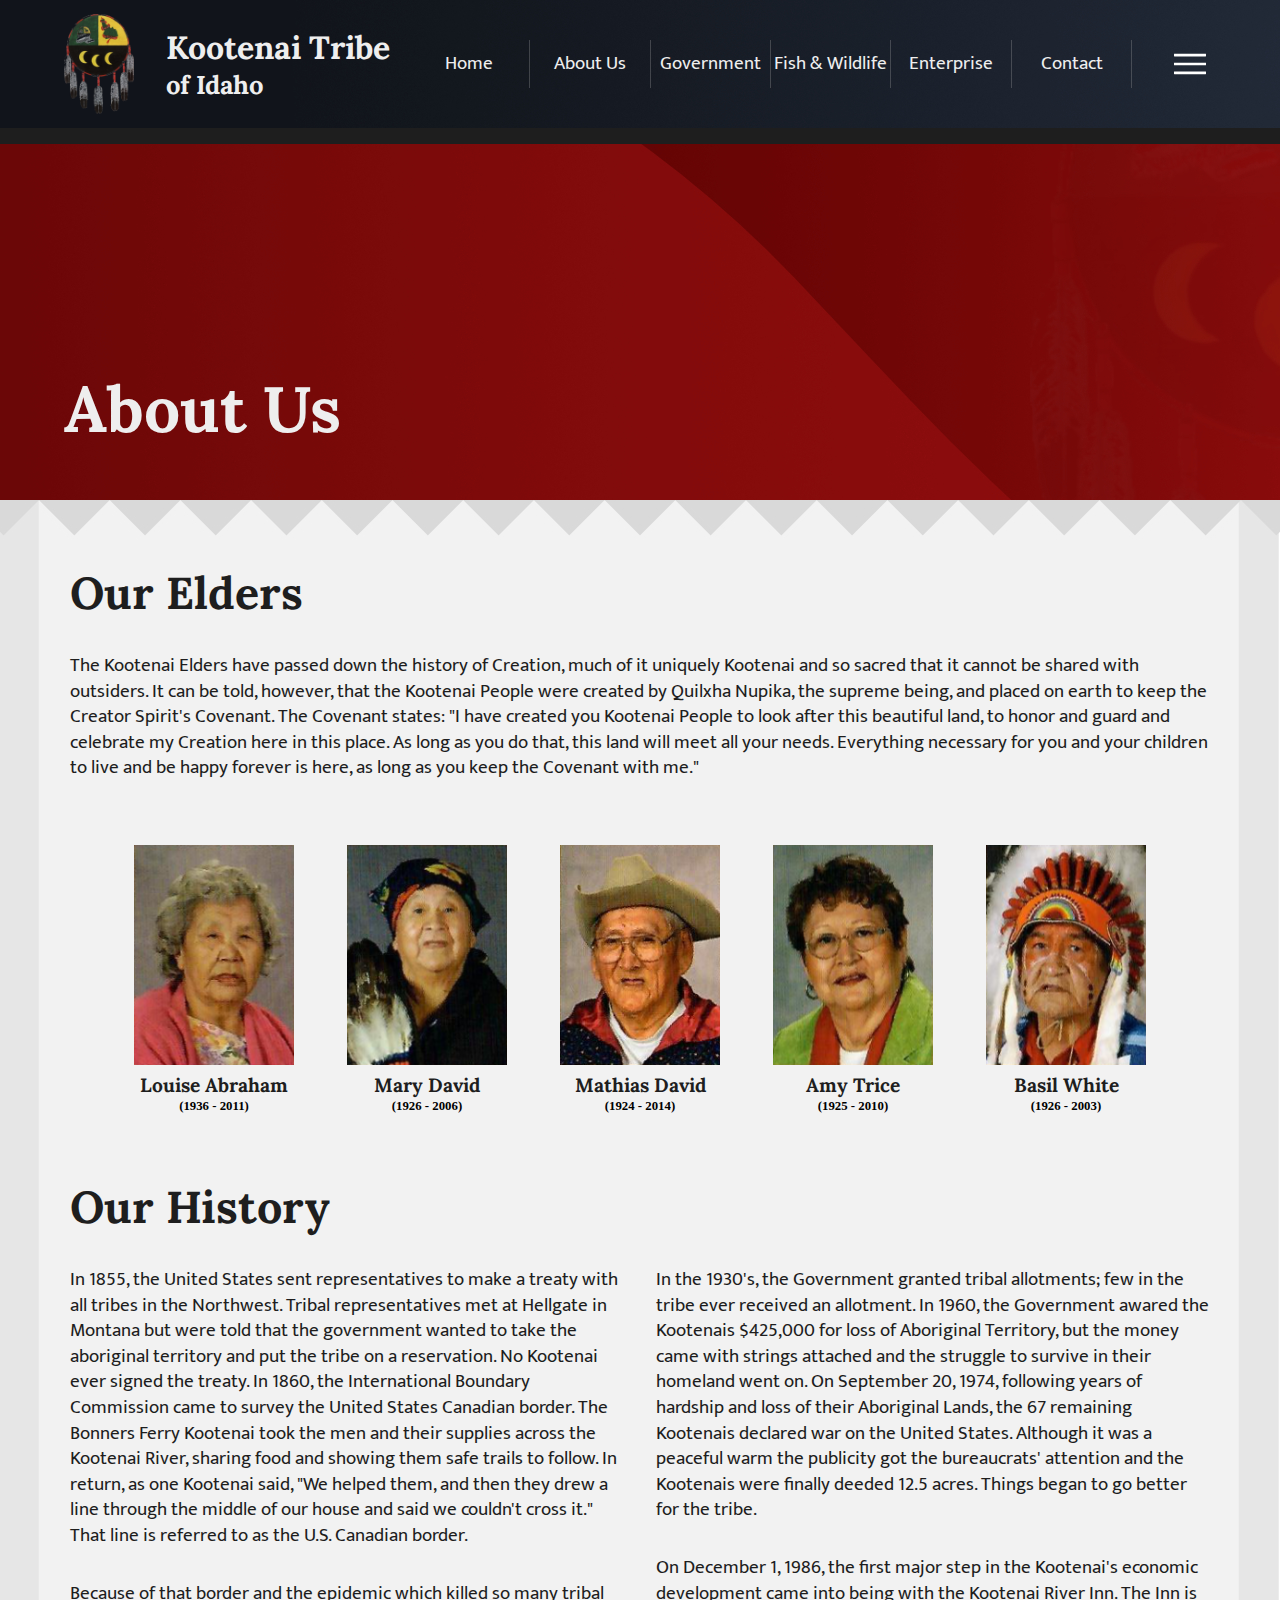
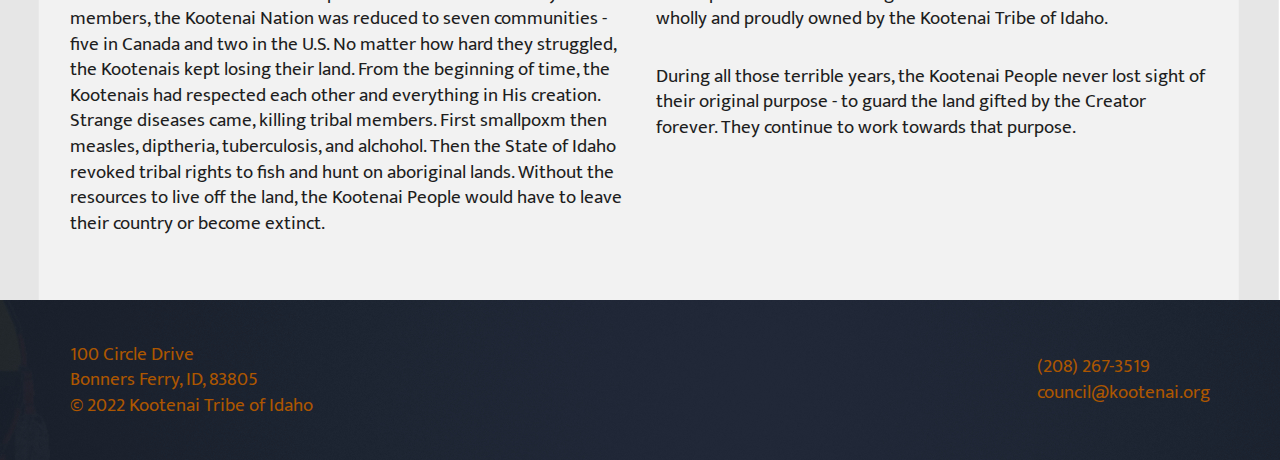
==== commit 5e849159: "production" ====
--- a/about.html
+++ b/about.html
@@ -11,14 +11,14 @@
     <link rel="stylesheet" href="style.css">
     <script src="scripts/jquery-3.6.0.min.js"></script>
     <script src="scripts/script.js"></script>
-    <title>Kootenai Tribe of Idaho</title>
+    <title>KTOI - About Us</title>
 </head>
 
 <body>
     <div id="header">
         <div id="header-wrapper">
             <div id="logo">
-                <img id="photo" src="icons/logo_80x100.png" alt="logo" width="80" height="100">
+                <img id="photo" src="icons/logo-v2_80x100.png" alt="logo" width="70" height="100">
                 <div id="title">
                     <h1>Kootenai Tribe</h1>
                     <h2>of Idaho</h2>
@@ -33,7 +33,7 @@
                 <a href="contact.html">Contact</a>
                 <button id="menu">
                     <div id="dropdown">
-                        <a href="index.html">Home</a>
+                        <a id="first" href="index.html">Home</a>
                         <a href="about.html">About Us</a>
                         <a href="gov.html">Government</a>
                         <a href="fish.html">Fish & Wildlife</a>
@@ -69,7 +69,7 @@
                 </p>
                 <div class="container">
                     <div class="item">
-                        <img src="images/photos/elders/louise-abraham.png" alt="elder-louise_abraham" width="160"
+                        <img class="photo" src="images/photos/elders/louise-abraham.png" alt="elder-louise_abraham" width="160"
                             height="220">
                         <div class="info">
                             <h4>Louise Abraham</h4>
@@ -77,14 +77,14 @@
                         </div>
                     </div>
                     <div class="item">
-                        <img src="images/photos/elders/mary-david.png" alt="elder-mary-david" width="160" height="220">
+                        <img class="photo" src="images/photos/elders/mary-david.png" alt="elder-mary-david" width="160" height="220">
                         <div class="info">
                             <h4>Mary David</h4>
                             <h6>(1926 - 2006)</h6>
                         </div>
                     </div>
                     <div class="item">
-                        <img src="images/photos/elders/mathias-david.png" alt="elder-mathias-david" width="160"
+                        <img class="photo" src="images/photos/elders/mathias-david.png" alt="elder-mathias-david" width="160"
                             height="220">
                         <div class="info">
                             <h4>Mathias David</h4>
@@ -92,14 +92,14 @@
                         </div>
                     </div>
                     <div class="item">
-                        <img src="images/photos/elders/amy-trice.png" alt="elder-amy-trice" width="160" height="220">
+                        <img class="photo" src="images/photos/elders/amy-trice.png" alt="elder-amy-trice" width="160" height="220">
                         <div class="info">
                             <h4>Amy Trice</h4>
                             <h6>(1925 - 2010)</h6>
                         </div>
                     </div>
                     <div class="item">
-                        <img src="images/photos/elders/basil-white.png" alt="elder-basil-white" width="160"
+                        <img class="photo" src="images/photos/elders/basil-white.png" alt="elder-basil-white" width="160"
                             height="220">
                         <div class="info">
                             <h4>Basil White</h4>
@@ -164,8 +164,8 @@
     </div>
 
     <div id="footer">
-        <div id="footer-content-wrapper">
-            <div id="footer-content">
+        <div id="footer-wrapper">
+            <div class="content">
                 <div id="address">
                     <p>100 Circle Drive</p>
                     <p>Bonners Ferry, ID, 83805</p>
--- a/style.css
+++ b/style.css
@@ -1,3 +1,4 @@
+/* UNIVERSAL */
 * {
     padding: 0;
     margin: 0;
@@ -66,13 +67,12 @@
     color: #eee;
 }
 
-/* HOMEPAGE +parent_design */
-
-/* HEADER */
-
 body {
     margin: 0 auto;
-}
+    max-width: 1920px;
+}
+
+/* HEADER */
 
 #header {
     position: fixed;
@@ -240,7 +240,6 @@
     justify-content: center;
 }
 
-
 /* MAIN */
 
 #main {
@@ -305,7 +304,7 @@
     background-color: #8a1818;
 }
 
-.pntr {
+#flyer .pntr {
     width: 32px;
     height: 32px;
     background-image: url(images/pntr_32x32.png);
@@ -313,16 +312,12 @@
     background-position: center;
 }
 
-
-/*
-#flyer-container > div > a:hover {
+#flyer a:hover {
     transition: 0.5s;
-    cursor: pointer;
     width: 110px;
     background-color: #D37921;
     border: solid 1px rgba(30, 30, 30, 0.5);
 }
-*/
 
 /* MAIN -current */
 
@@ -369,18 +364,12 @@
     height: 400px;
 }
 
-
-/*
-#current-container #col-1 a:hover {
+#current a:hover {
     transition: 0.5s;
-    cursor: pointer;
     width: 110px;
     background-color: #8a1818;
     border: solid 1px rgba(30, 30, 30, 0.5);
 }
-*/
-
-
 
 /* sidepages */
 
@@ -403,11 +392,7 @@
     color: #eee;
 }
 
-
-
-
-
-/* sidepage - aboutUs*/
+/* sidepage -about */
 
 #banner-sidepage_about {
     background-image: url(images/banner-sidepage-aboutUs_1920x500.jpg);
@@ -417,7 +402,7 @@
 #main_about {
     width: 100%;
     height: 1400px;
-    background-image: url(images/background_main-sidepage_1920x2000.jpg);
+    background-image: url(images/background_main-sidepage_1920x3200.jpg);
     background-repeat: no-repeat;
 }
 
@@ -464,7 +449,7 @@
     margin-bottom: 32px;
 }
 
-/* sidepage - gov */
+/* sidepage -gov */
 
 #banner-sidepage_gov {
     background-image: url(images/banner-sidepage-government_1920x500.jpg);
@@ -473,8 +458,8 @@
 
 #main_gov {
     width: 100%;
-    height: 1480px;
-    background-image: url(images/background_main-sidepage_1920x2000.jpg);
+    height: 1520px;
+    background-image: url(images/background_main-sidepage_1920x3200.jpg);
     background-repeat: no-repeat;
 }
 
@@ -482,7 +467,7 @@
     display: flex;
     flex-direction: column;
     width: 1140px;
-    height: 1480px;
+    height: 1520px;
     margin: 0 auto;
     gap: 48px;
 }
@@ -500,7 +485,7 @@
 
 #council .photo {
     width: 1140px;
-    height: 600px;
+    height: auto;
 }
 
 #council .info {
@@ -521,11 +506,11 @@
     grid-gap: 32px;
 }
 
-
-/* sidepage - fish */
+/* sidepage -fish */
 
 #banner-sidepage_fish {
     background-image: url(images/banner-sidepage-fish_1920x500.jpg);
+    background-position: center;
 }
 
 #main_fish {
@@ -575,17 +560,17 @@
     gap: 32px;
 }
 
-
-/* sidepage - enteprise */
+/* sidepage -enteprise */
 
 #banner-sidepage_enterprise {
     background-image: url(images/banner-sidepage-enterprise_1920x500.jpg);
+    background-position: center;
 }
 
 #main_enterprise {
     width: 100%;
     height: 1360px;
-    background-image: url(images/background_main-sidepage_1920x2000.jpg);
+    background-image: url(images/background_main-sidepage_1920x3200.jpg);
     background-repeat: no-repeat;
 }
 
@@ -619,16 +604,17 @@
     margin-top: 64px;
 }
 
-/* sidepage - contact */
+/* sidepage -contact */
 
 #banner-sidepage_contact {
     background-image: url(images/banner-sidepage-contact_1920x500.jpg);
+    background-position: center;
 }
 
 #main_contact {
     width: 100%;
     height: 600px;
-    background-image: url(images/background_main-sidepage_1920x2000.jpg);
+    background-image: url(images/background_main-sidepage_1920x3200.jpg);
     background-repeat: no-repeat;
 }
 
@@ -661,8 +647,6 @@
     flex-direction: row;
     gap: 16px;
 }
-
-
 
 /* FOOTER */
 
@@ -672,7 +656,7 @@
     background-color: #1e1e1e;
 }
 
-#footer-content-wrapper {
+#footer-wrapper {
     max-width: 1920px;
     height: 160px;
     margin: 0 auto;
@@ -681,7 +665,7 @@
     background-position: center;
 }
 
-#footer-content {
+#footer .content {
     width: 100%;
     height: 160px;
     max-width: 1140px;
@@ -692,10 +676,1029 @@
     align-items: center;
 }
 
-#footer-content p {
+#footer .content p {
     color: #ac5600;
 }
 
-#footer-content a {
-    color: #eee
-}
+@media screen and (max-width: 1536px) {
+    #banner-covenant p {
+        font-size: 2.6rem;
+    }
+    
+    #main_about {
+        background-image: url(images/background_main-sidepage_1536x3200.jpg);
+    }
+
+    #main_gov {
+        background-image: url(images/background_main-sidepage_1536x3200.jpg);
+    }
+
+    #main_fish {
+        background-image: url(images/background_main-sidepage_1536x3200.jpg);
+    }
+
+    #main_enterprise {
+        background-image: url(images/background_main-sidepage_1536x3200.jpg);
+    }
+
+    #main_contact {
+        background-image: url(images/background_main-sidepage_1536x3200.jpg);
+    }
+}
+
+@media screen and (max-width: 1440px) {
+    #banner-covenant p {
+        font-size: 2.4rem;
+    }
+
+    #main_about {
+        background-image: url(images/background_main-sidepage_1440x3200.jpg);
+    }
+
+    #main_gov {
+        background-image: url(images/background_main-sidepage_1440x3200.jpg);
+    }
+
+    #main_fish {
+        background-image: url(images/background_main-sidepage_1440x3200.jpg);
+    }
+
+    #main_enterprise {
+        background-image: url(images/background_main-sidepage_1440x3200.jpg);
+    }
+
+    #main_contact {
+        background-image: url(images/background_main-sidepage_1440x3200.jpg);
+    }
+}
+
+@media screen and (max-width: 1366px) {
+    #banner-covenant p {
+        font-size: 2.3rem;
+    }
+
+    #main_about {
+        background-image: url(images/background_main-sidepage_1366x3200.jpg);
+    }
+
+    #main_gov {
+        background-image: url(images/background_main-sidepage_1366x3200.jpg);
+    }
+
+    #main_fish {
+        background-image: url(images/background_main-sidepage_1366x3200.jpg);
+    }
+
+    #main_enterprise {
+        background-image: url(images/background_main-sidepage_1366x3200.jpg);
+    }
+
+    #main_contact {
+        background-image: url(images/background_main-sidepage_1366x3200.jpg);
+    }
+}
+
+@media screen and (max-width: 1280px) {
+    #banner-covenant p {
+        font-size: 2.1rem;
+    }
+
+    #main_about {
+        background-image: url(images/background_main-sidepage_1280x3200.jpg);
+    }
+
+    #main_gov {
+        background-image: url(images/background_main-sidepage_1280x3200.jpg);
+    }
+
+    #main_fish {
+        background-image: url(images/background_main-sidepage_1280x3200.jpg);
+    }
+
+    #main_enterprise {
+        background-image: url(images/background_main-sidepage_1280x3200.jpg);
+    }
+
+    #main_contact {
+        background-image: url(images/background_main-sidepage_1280x3200.jpg);
+    }
+}
+
+@media screen and (max-width: 1024px) {
+    /* UNIVERSAL */ 
+    h1 {
+        font-size: 3.rem;
+    }
+    
+    h2 {
+        font-size: 2.6rem;
+    }
+    
+    h3 {
+        font-size: 1.6rem;
+    }
+
+    h4 {
+        font-size: 1rem;
+    }
+    
+    h5 {
+        font-size: 0.9rem;
+    }
+    
+    h6 {
+        font-size: 0.8rem;
+    }
+
+    body {
+        max-width: 1024px;
+    }
+
+    /* HEADER */
+    #header {
+        max-width: 1024px;
+    }
+
+    #logo #title h1 {
+        font-size: 2rem;
+    }
+
+    #logo #title h2 {
+        font-size: 1.6rem;
+    }
+
+    #navbar {
+        width: 25%;
+    }
+
+    #navbar > a {
+        display: none;
+    }
+
+    #dropdown {
+        width: 100%;
+    }
+
+    /* BANNER */
+    #banner-greeting h1 {
+        font-size: 4.6rem;
+    }
+    
+    #banner-greeting h2 {
+        font-size: 3rem;
+    }
+
+    #banner-covenant {
+        width: 75%;
+    }
+
+    /* MAIN */
+    #main {
+        height: 2320px;
+        max-width: 1024px;
+        background-image: url(images/background_main_1024x2320.jpg);
+    }
+
+    #main-wrapper {
+        width: 920px;
+    }
+
+    /* MAIN -intro */
+    #intro {
+        padding-top: 64px;
+    }
+
+    #intro p {
+        font-size: 1.4rem;
+        margin: 0 40px 16px 40px;
+    }
+
+    /* MAIN -flyer */
+    #flyer {
+        margin-top: 128px;
+    }
+
+    #flyer .pntr {
+        width: 32px;
+        height: 32px;
+        background-size: 24px 24px;
+    }
+
+    /* MAIN -current */ 
+    #current {
+        padding: 32px;
+        margin-top: 196px;
+    }
+    
+    #current .container {
+        gap: 96px;
+    }
+
+    #current #photo-1 {
+        width: 360px;
+        height: auto;
+    }
+    
+    #current #photo-2 {
+        width: 360px;
+        height: auto;
+    }
+
+    /* sidepages */
+    .banner-sidepage {
+        height: 460px;
+        max-width: 1024px;
+    }
+
+    /* sidepage -about */
+    #banner-sidepage_about {
+        background-image: url(images/banner-sidepage-aboutUs_1024x500.jpg);
+    }
+
+    #main_about {
+        height: 1560px;
+        background-image: url(images/background_main-sidepage_1024x3200.jpg);
+    }
+
+    #main_about-wrapper {
+        width: 920px;
+    }
+
+    #elders .container {
+        padding: 48px 32px;
+    }
+
+    #elders .photo {
+        width: 128px;
+        height: auto;
+    }
+
+    /* sidepage -gov */
+    #banner-sidepage_gov {
+        background-image: url(images/banner-sidepage-government_1024x500.jpg);
+    }
+
+    #main_gov {
+        height: 1520px;
+        background-image: url(images/background_main-sidepage_1024x3200.jpg);
+    }
+
+    #main_gov-wrapper {
+        width: 920px;
+    }
+
+    #council .photo {
+        width: 920px;
+    }
+
+    /* sidepage -fish */
+    #banner-sidepage_fish {
+        background-image: url(images/banner-sidepage-fish_1024x500.jpg);
+    }
+
+    #main_fish {
+        height: 3160px;
+        background-image: url(images/background_main-sidepage_1024x3200.jpg);
+    }
+
+    #main_fish-wrapper {
+        width: 920px;
+    }
+
+    #gallery .photo {
+        width: 443px;
+        height: auto;
+    }
+
+    #gallery #landscape {
+        width: 100%;
+        height: auto;
+    }
+
+    /* sidepage -enteprise */
+    #banner-sidepage_enterprise {
+        background-image: url(images/banner-sidepage-enterprise_1024x500.jpg);
+    }
+
+    #main_enterprise {
+        height: 1380px;
+        background-image: url(images/background_main-sidepage_1024x3200.jpg);
+    }
+
+    #main_enterprise-wrapper {
+        width: 920px;
+    }
+
+    #inn .photo {
+        width: auto;
+        height: 400px;
+    }
+
+    #resort .photo {
+        width: auto;
+        height: 400px;
+    }
+    
+    /* sidepage -contact */
+    #banner-sidepage_contact {
+        background-image: url(images/banner-sidepage-contact_1024x500.jpg);
+    }
+
+    #main_contact {
+        height: 600px;
+        background-image: url(images/background_main-sidepage_1024x3200.jpg);
+    }
+
+    #main_contact-wrapper {
+        width: 920px;
+    }
+
+    /* FOOTER */
+    #footer-wrapper {
+        max-width: 1024px;
+    }
+
+    #footer .content {
+        max-width: 920px;
+    }
+}
+
+@media screen and (max-width: 768px) {
+    body {
+        max-width: 768px;
+    }
+
+    /* HEADER */
+    #header {
+        max-width: 768px;
+    }
+
+    /* BANNER */
+    #banner-greeting h1 {
+        font-size: 3.8rem;
+    }
+    
+    #banner-greeting h2 {
+        font-size: 2.6rem;
+    }
+
+    #banner-covenant {
+        width: 80%;
+    }
+
+    #banner-covenant p {
+        font-size: 1.7rem;
+    }
+
+    /* MAIN */
+    #main {
+        height: 3120px;
+        max-width: 768px;
+        background-image: url(images/background_main_768x3120.jpg);
+    }
+
+    #main-wrapper {
+        width: 680px;
+    }
+
+    #intro p {
+        margin: 0 48px 16px 48px;
+    }
+
+    /* MAIN -current */
+    #current .item {
+        flex-direction: column;
+    }
+
+    #current #photo-1 {
+        width: 540px;
+        height: auto;
+        margin: 0 auto;
+    }
+
+    #current #photo-2 {
+        width: 540px;
+        height: auto;
+        margin: 0 auto;
+    }
+
+    /* sidepages */
+    .banner-sidepage {
+        max-width: 768px;
+    }
+
+    /* sidepage -about */
+    #main_about {
+        height: 1800px;
+        background-image: url(images/background_main-sidepage_768x3200.jpg);
+    }
+
+    #main_about-wrapper {
+        width: 680px;
+    }
+
+    #elders .container {
+        padding: 48px 4px;
+    }
+
+    #history .info {
+        display: block;
+    }
+
+    /* sidepage -gov */
+    #main_gov {
+        height: 1580px;
+        background-image: url(images/background_main-sidepage_768x3200.jpg);
+    }
+
+    #main_gov-wrapper {
+        width: 680px;
+    }
+
+    #council .photo {
+        width: 680px;
+    }
+
+    #acctfin .info {
+        display: block;
+    }
+
+    #acctfin .info  p{
+        margin-bottom: 24px;
+    }
+
+    #leglaw .info {
+        display: block;
+    }
+    
+    #leglaw .info p {
+        margin-bottom: 24px;
+    }
+
+    /* sidepage -fish */
+    #main_fish {
+        height: 3280px;
+        background-image: url(images/background_main-sidepage_768x3200.jpg);
+    }
+
+    #main_fish-wrapper {
+        width: 680px;
+    }
+
+    #history_fish .info {
+        display: block;
+    }
+
+    #history_fish .info p {
+        margin-bottom: 24px;
+    }
+
+    #projects .container {
+        display: block;
+    }
+
+    #projects .item {
+        gap: 16px;
+        margin-bottom: 48px;
+    }
+
+    #gallery .photo {
+        width: 324px;
+        height: auto;
+    }
+
+    #gallery #landscape {
+        width: 100%;
+        height: auto;
+    }
+
+    /* sidepage -enteprise */
+    #main_enterprise {
+        height: 1920px;
+        background-image: url(images/background_main-sidepage_768x3200.jpg);
+    }
+
+    #main_enterprise-wrapper {
+        width: 680px;
+    }
+
+    #main_enterprise .content {
+        flex-direction: column;
+    }
+
+    #inn .photo {
+        width: 80%;
+        margin: 0 auto;
+    }
+
+    #resort .photo {
+        width: 80%;
+        margin: 0 auto;
+    }
+
+    /* sidepage -contact */
+    #main_contact {
+        height: 600px;
+        background-image: url(images/background_main-sidepage_768x3200.jpg);
+    }
+
+    #main_contact-wrapper {
+        width: 680px;
+    }
+
+    /* FOOTER */
+    #footer-wrapper {
+        max-width: 768px
+    }
+
+    #footer .content {
+        max-width: 680px;
+    }
+}
+
+@media screen and (max-width: 420px) {
+    /* UNIVERSAL */ 
+    h1 {
+        font-size: 3rem;
+    }
+    
+    h2 {
+        font-size: 2.4rem;
+    }
+    
+    h3 {
+        font-size: 1.4rem;
+    }
+    
+    h4 {
+        font-size: 1.2rem;
+    }
+    
+    h5 {
+        font-size: 1rem;
+    }
+    
+    h6 {
+        font-size: 0.8rem;
+    }
+
+    .heading {
+        margin-bottom: 24px;
+    }
+
+    body {
+        max-width: 420px;
+    }
+
+    /* HEADER */
+    #header {
+        max-width: 420px;
+    }
+
+    #logo #title {
+        margin-left: 16px;
+    }
+
+    #logo #title h1 {
+        font-size: 1.6rem;
+    }
+
+    #logo #title h2 {
+        font-size: 1.4rem;
+    }
+
+    #navbar {
+        width: 25%;
+    }
+
+    #navbar > a {
+        display: none;
+    }
+
+    #dropdown {
+        width: 100%;
+    }
+
+    /* BANNER */
+    #banner {
+        max-width: 420px;
+    }
+
+    #banner-greeting {
+        max-width: 420px;
+        width: 50%;
+    }
+
+    #banner-greeting h1 {
+        font-size: 2.8rem;
+    }
+    
+    #banner-greeting h2 {
+        font-size: 2.4rem;
+    }
+
+    #banner-covenant {
+        max-width: 420px;
+        width: 80%;
+    }
+
+    #banner-covenant p {
+        font-size: 1.4rem;
+        font-weight: 700;
+        line-height: 2.8rem;
+    }
+
+    /* MAIN */
+    #main {
+        height: 3280px;
+        max-width: 420px;
+        background-image: url(images/background_main_420x3280.jpg);
+    }
+
+    #main-wrapper {
+        width: 360px;
+    }
+
+    /* MAIN -intro */
+    #intro {
+        padding-top: 32px;
+    }
+
+    #intro p {
+        font-size: 1.4rem;
+        margin: 0 32px 16px 32px;
+    }
+
+    /* MAIN -flyer */
+    #flyer {
+        margin-top: 64px;
+    }
+
+    #flyer .pntr {
+        width: 32px;
+        height: 32px;
+        background-size: 24px 24px;
+    }
+
+    /* MAIN -current */ 
+    #current {
+        padding: 32px;
+        margin-top: 164px;
+    }
+
+    #current .container {
+        gap: 64px;
+    }
+
+    #current .item {
+        flex-direction: column;
+        gap: 32px;
+    }
+
+    #current #photo-1 {
+        width: 296px;
+        height: auto;
+    }
+    
+    #current #photo-2 {
+        width: 296px;
+        height: auto;
+    }
+
+    /* sidepages */
+    .banner-sidepage {
+        height: 420px;
+        max-width: 420px;
+    }
+
+    /* sidepage -about */
+    #main_about {
+        height: 3120px;
+        background-image: url(images/background_main-sidepage_420x5160.jpg);
+    }
+
+    #main_about-wrapper {
+        width: 360px;
+    }
+
+    #elders {
+        margin-top: 48px;
+    }
+
+    #elders .container {
+        justify-content: center;
+        flex-wrap: wrap;
+        padding: 24px 8px;
+    }
+
+    #elders .item {
+        padding: 16px 8px;
+    }
+
+    #elders .photo {
+        width: 128px;
+        height: auto;
+    }
+
+    #history .info {
+        display: block;
+    }
+    
+    /* sidepage -gov */
+    #main_gov {
+        height: 1940px;
+        background-image: url(images/background_main-sidepage_420x5160.jpg);
+    }
+
+    #main_gov-wrapper {
+        width: 360px;
+    }
+
+    #council {
+        margin-top: 48px;
+    }
+
+    #council .photo {
+        width: 360px;
+
+    }
+
+    #council .info p {
+        font-size: 0.8rem;
+    }
+
+    #acctfin .info {
+        display: block;
+    }
+
+    #acctfin .info p {
+        margin-bottom: 24px;
+    }
+
+    #leglaw .info {
+        display: block;
+    }
+
+    #leglaw .info p {
+        margin-bottom: 24px;
+    }
+
+    /* sidepage -fish */
+    #main_fish {
+        height: 5160px;
+        background-image: url(images/background_main-sidepage_420x5160.jpg);
+    }
+
+    #main_fish-wrapper {
+        width: 360px;
+    }
+
+    #history_fish {
+        margin-top: 48px;
+    }
+
+    #history_fish .info {
+        display: block;
+    }
+
+    #history_fish .info p {
+        margin-bottom: 24px;
+    }
+
+    #projects .container {
+        display: flex;
+        flex-direction: column;
+        gap: 64px;
+    }
+
+    #projects .item {
+        gap: 16px;
+    }
+
+    #gallery .container {
+        flex-direction: column;
+    }
+
+    #gallery .photo {
+        width: 100%;
+        height: auto;
+    }
+
+    /* sidepage -enteprise */
+    #main_enterprise {
+        height: 2300px;
+        background-image: url(images/background_main-sidepage_420x5160.jpg);
+    }
+
+    #main_enterprise-wrapper {
+        width: 360px;
+    }
+
+    #main_enterprise .content {
+        flex-direction: column;
+        gap: 32px;
+    }
+
+    #inn {
+        margin-top: 48px;
+    }
+
+    #inn .photo {
+        width: 100%;
+        height: auto;
+    }
+
+    #resort .photo {
+        width: 100%;
+        height: auto;
+    }
+
+    /* sidepage -contact */
+    #main_contact {
+        height: 600px;
+        background-image: url(images/background_main-sidepage_420x5160.jpg);
+    }
+
+    #main_contact-wrapper {
+        width: 360px;
+    }
+
+    #general {
+        margin-top: 48px;
+    }
+
+    /* FOOTER */
+    #footer-wrapper {
+        max-width: 420px;
+    }
+
+    #footer .content {
+        flex-direction: column;
+        max-width: 360px;
+        justify-content: space-evenly;
+        align-items: flex-start;
+    }
+
+    #footer #contact {
+        order: 1;
+    }
+
+    #footer #address {
+        order: 2;
+    }
+    
+}
+
+@media screen and (max-width: 380px) {
+    /* UNIVERSAL */ 
+    h1 {
+        font-size: 2.6rem;
+    }
+    
+    h2 {
+        font-size: 2rem;
+    }
+
+    body {
+        max-width: 380px;
+    }
+
+    /* HEADER */
+    #header {
+        max-width: 380px;
+    }
+
+    #logo #title h1 {
+        font-size: 1.4rem;
+    }
+
+    #logo #title h2 {
+        font-size: 1.2rem;
+    }
+
+    #navbar {
+        width: 20%;
+    }
+
+    /* BANNER */
+    #banner {
+        max-width: 380px;
+    }
+
+    #banner-greeting {
+        max-width: 380px;
+    }
+
+    #banner-covenant {
+        max-width: 380px;
+    }
+
+    /* MAIN */
+    #main {
+        height: 3480px;
+        max-width: 380px;
+    }
+
+    #main-wrapper {
+        width: 320px;
+    }
+
+    /* MAIN -intro */
+    #intro p {
+        margin: 0 24px 16px 24px;
+    }
+
+    /* MAIN -flyer */
+    #flyer .pntr {
+        background-size: 16px 16px;
+    }
+
+    /* MAIN -current */ 
+    #current #photo-1 {
+        width: 256px;
+    }
+    
+    #current #photo-2 {
+        width: 256px;
+    }
+
+    /* sidepages */
+    .banner-sidepage {
+        height: 380px;
+        max-width: 380px;
+    }
+
+    /* sidepage -about */
+    #main_about {
+        height: 3360px;
+    }
+
+    #main_about-wrapper {
+        width: 320px;
+    }
+
+    #elders .container {
+        padding: 24px 4px;
+    }
+    
+    /* sidepage -gov */
+    #main_gov {
+        height: 2020px;
+    }
+
+    #main_gov-wrapper {
+        width: 320px;
+    }
+
+    #council .photo {
+        width: 320px;
+    }
+
+    #council .info p {
+        font-size: 0.7rem;
+    }
+
+    /* sidepage -fish */
+    #main_fish {
+        height: 5280px;
+    }
+
+    #main_fish-wrapper {
+        width: 320px;
+    }
+
+    #projects .container {
+        gap: 48px;
+    }
+
+    #projects .item {
+        gap: 12px;
+    }
+
+    /* sidepage -enteprise */
+    #main_enterprise {
+        height: 2300px;
+    }
+
+    #main_enterprise-wrapper {
+        width: 320px;
+    }
+
+    /* sidepage -contact */
+    #main_contact {
+        height: 540px;
+    }
+
+    #main_contact-wrapper {
+        width: 320px;
+    }
+
+    /* FOOTER */
+    #footer-wrapper {
+        max-width: 380px;
+    }
+
+    #footer .content {
+        max-width: 320px;
+    }
+}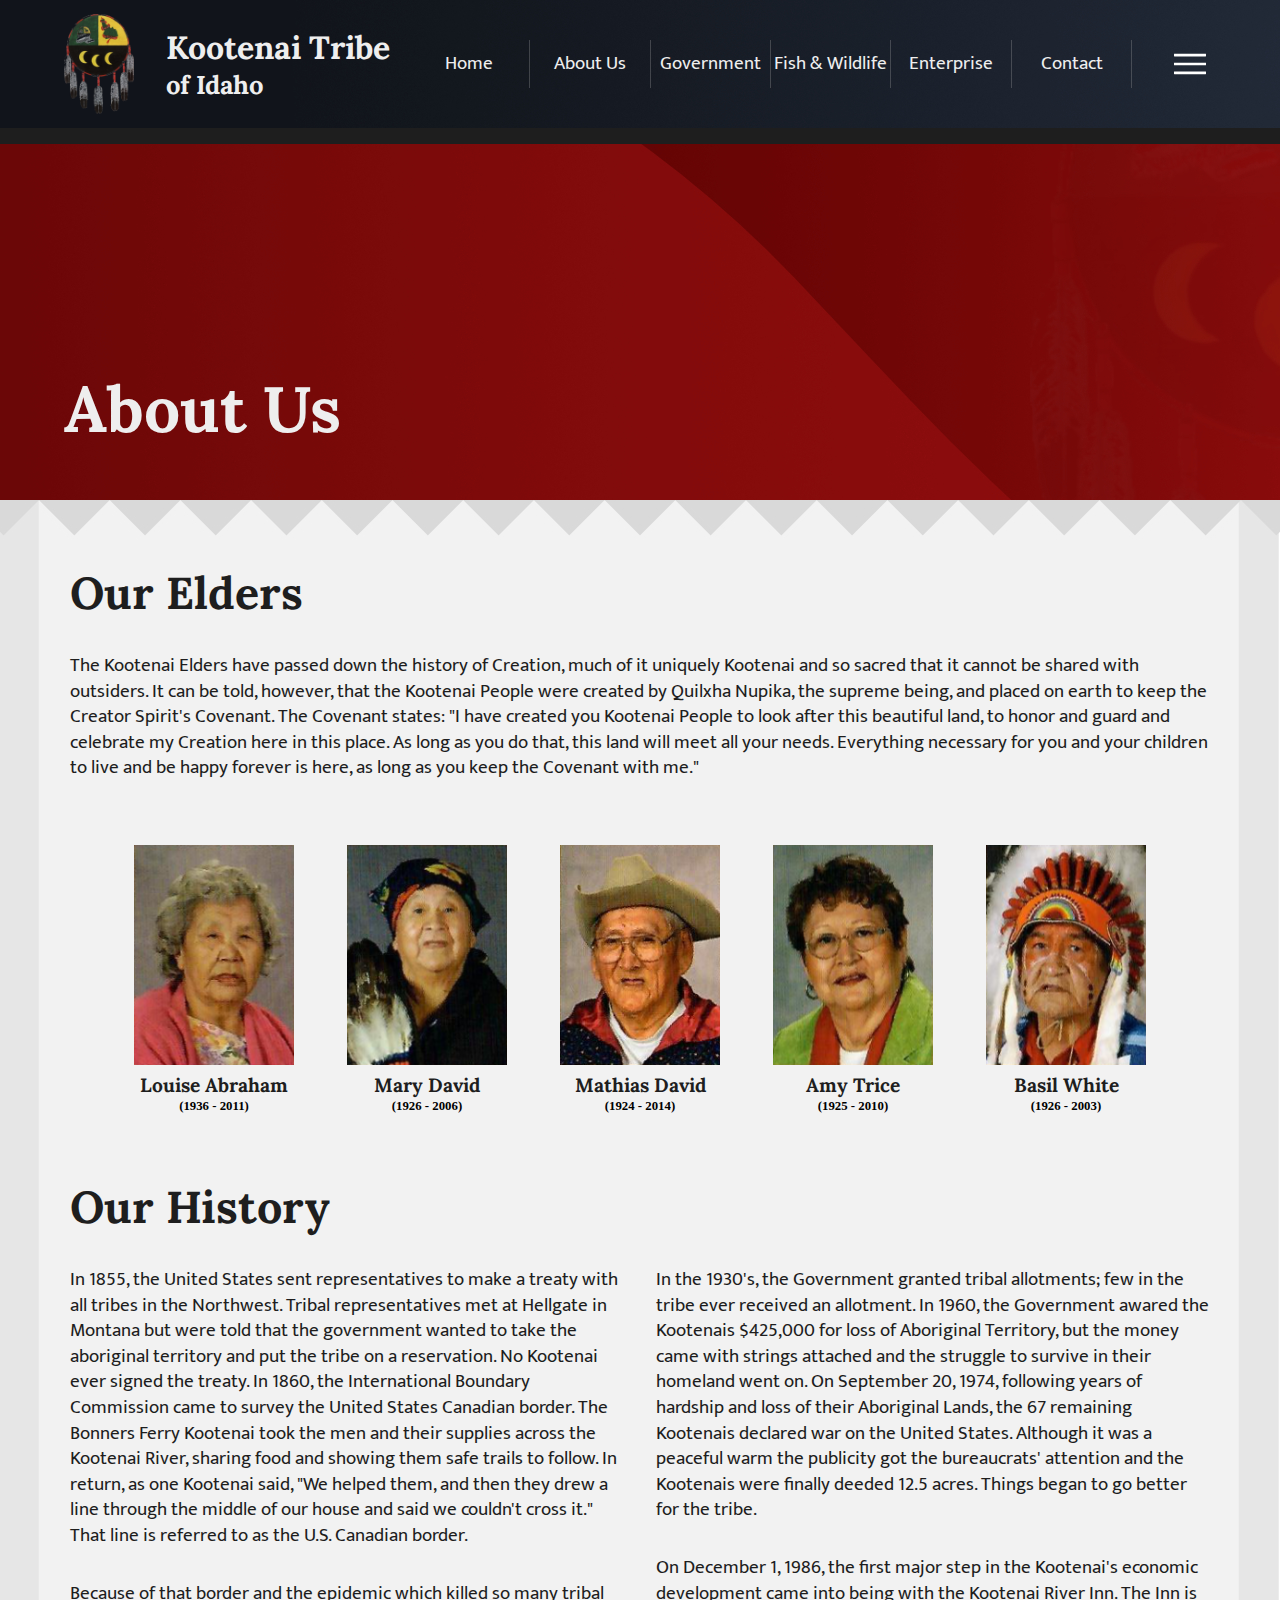
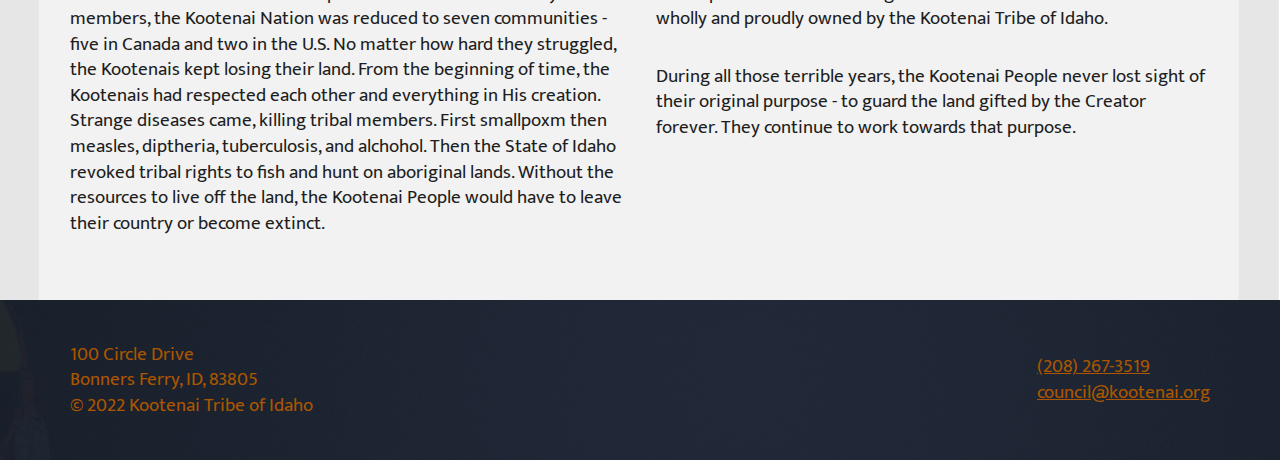
==== commit bc556b68: "production" ====
--- a/about.html
+++ b/about.html
@@ -7,6 +7,7 @@
     <meta name="viewport" content="width=device-width, initial-scale=1.0">
     <link rel="preconnect" href="https://fonts.googleapis.com">
     <link rel="preconnect" href="https://fonts.gstatic.com" crossorigin>
+    <link rel="shortcut icon" type="image/png" href="icons/favicon_16x16.png">
     <link href="https://fonts.googleapis.com/css2?family=Lora:ital,wght@0,400;0,500;0,600;0,700;1,400;1,500;1,600;1,700&family=Mukta:wght@200;300;400;500;600;700;800&display=swap" rel="stylesheet">
     <link rel="stylesheet" href="style.css">
     <script src="scripts/jquery-3.6.0.min.js"></script>
@@ -172,8 +173,8 @@
                     <p>&#169 2022 Kootenai Tribe of Idaho</p>
                 </div>
                 <div id="contact">
-                    <p>(208) 267-3519</p>
-                    <p>council@kootenai.org</p>
+                    <a href="tel:2082673519">(208) 267-3519</a>
+                    <a href="mailto:council@kootenai.org">council@kootenai.org</a>
                 </div>
             </div>
         </div>
--- a/style.css
+++ b/style.css
@@ -143,7 +143,7 @@
     height: 48px;
     margin-left: 32px;
     background-color: rgba(0, 0, 0, 0);
-    background-image: url(icons/menu_36x36.svg);
+    background-image: url(icons/menu-bar_36x36.svg);
     background-repeat: no-repeat;
     background-position: center;
     background-size: 32px 32px;
@@ -680,6 +680,16 @@
     color: #ac5600;
 }
 
+#footer .content a {
+    color: #ac5600;
+    text-decoration: underline;
+}
+
+#footer #contact {
+    display: flex;
+    flex-direction: column;
+}
+
 @media screen and (max-width: 1536px) {
     #banner-covenant p {
         font-size: 2.6rem;
@@ -787,7 +797,7 @@
 @media screen and (max-width: 1024px) {
     /* UNIVERSAL */ 
     h1 {
-        font-size: 3.rem;
+        font-size: 3rem;
     }
     
     h2 {
@@ -1023,6 +1033,111 @@
     }
 }
 
+@media screen and (max-width: 900px) {
+    /* UNIVERSAL */ 
+    body {
+        max-width: 900px;
+    }
+
+    /* HEADER */
+    #header {
+        max-width: 900px;
+    }
+
+    /* BANNER */
+    #banner-greeting h1 {
+        font-size: 3.6rem;
+    }
+    
+    #banner-greeting h2 {
+        font-size: 2.8rem;
+    }
+
+    /* MAIN */
+    #main {
+        max-width: 900px;
+        background-image: url(images/background_main_900x2320.jpg);
+    }
+
+    #main-wrapper {
+        width: 800px;
+    }
+
+    /* sidepages */
+    .banner-sidepage {
+        height: 460px;
+        max-width: 900px;
+    }
+
+    /* sidepage -about */
+    #main_about {
+        height: 1600px;
+        background-image: url(images/background_main-sidepage_900x3200.jpg);
+    }
+
+    #main_about-wrapper {
+        width: 800px;
+    }
+
+    /* sidepage -gov */
+    #main_gov {
+        height: 1520px;
+        background-image: url(images/background_main-sidepage_900x3200.jpg);
+    }
+
+    #main_gov-wrapper {
+        width: 800px;
+    }
+
+    #council .photo {
+        width: 800px;
+    }
+
+    /* sidepage -fish */
+    #main_fish {
+        height: 3160px;
+        background-image: url(images/background_main-sidepage_900x3200.jpg);
+    }
+
+    #main_fish-wrapper {
+        width: 800px;
+    }
+
+    #gallery .photo {
+        width: 384px;
+        height: auto;
+    }
+
+    /* sidepage -enteprise */
+    #main_enterprise {
+        height: 1580px;
+        background-image: url(images/background_main-sidepage_900x3200.jpg);
+    }
+
+    #main_enterprise-wrapper {
+        width: 800px;
+    }
+    
+    /* sidepage -contact */
+    #main_contact {
+        height: 600px;
+        background-image: url(images/background_main-sidepage_900x3200.jpg);
+    }
+
+    #main_contact-wrapper {
+        width: 800px;
+    }
+
+    /* FOOTER */
+    #footer-wrapper {
+        max-width: 900px;
+    }
+
+    #footer .content {
+        max-width: 800px;
+    }
+}
+
 @media screen and (max-width: 768px) {
     body {
         max-width: 768px;
@@ -1286,15 +1401,15 @@
 
     #banner-greeting {
         max-width: 420px;
-        width: 50%;
+        width: 80%;
     }
 
     #banner-greeting h1 {
-        font-size: 2.8rem;
+        font-size: 2.4rem;
     }
     
     #banner-greeting h2 {
-        font-size: 2.4rem;
+        font-size: 2rem;
     }
 
     #banner-covenant {
@@ -1468,7 +1583,7 @@
     #projects .container {
         display: flex;
         flex-direction: column;
-        gap: 64px;
+        gap: 4px;
     }
 
     #projects .item {
@@ -1589,6 +1704,14 @@
         max-width: 380px;
     }
 
+    #banner-greeting h1 {
+        font-size: 2.4rem;
+    }
+    
+    #banner-greeting h2 {
+        font-size: 1.8rem;
+    }
+
     #banner-covenant {
         max-width: 380px;
     }
@@ -1597,6 +1720,7 @@
     #main {
         height: 3480px;
         max-width: 380px;
+        background-image: url(images/background_main_380x3480.jpg);
     }
 
     #main-wrapper {
@@ -1631,6 +1755,7 @@
     /* sidepage -about */
     #main_about {
         height: 3360px;
+        background-image: url(images/background_main-sidepage_380x5380.jpg);
     }
 
     #main_about-wrapper {
@@ -1644,6 +1769,7 @@
     /* sidepage -gov */
     #main_gov {
         height: 2020px;
+        background-image: url(images/background_main-sidepage_380x5380.jpg);
     }
 
     #main_gov-wrapper {
@@ -1660,7 +1786,8 @@
 
     /* sidepage -fish */
     #main_fish {
-        height: 5280px;
+        height: 5380px;
+        background-image: url(images/background_main-sidepage_380x5380.jpg);
     }
 
     #main_fish-wrapper {
@@ -1668,7 +1795,7 @@
     }
 
     #projects .container {
-        gap: 48px;
+        gap: 8px;
     }
 
     #projects .item {
@@ -1678,6 +1805,7 @@
     /* sidepage -enteprise */
     #main_enterprise {
         height: 2300px;
+        background-image: url(images/background_main-sidepage_380x5380.jpg);
     }
 
     #main_enterprise-wrapper {
@@ -1687,6 +1815,7 @@
     /* sidepage -contact */
     #main_contact {
         height: 540px;
+        background-image: url(images/background_main-sidepage_380x5380.jpg);
     }
 
     #main_contact-wrapper {
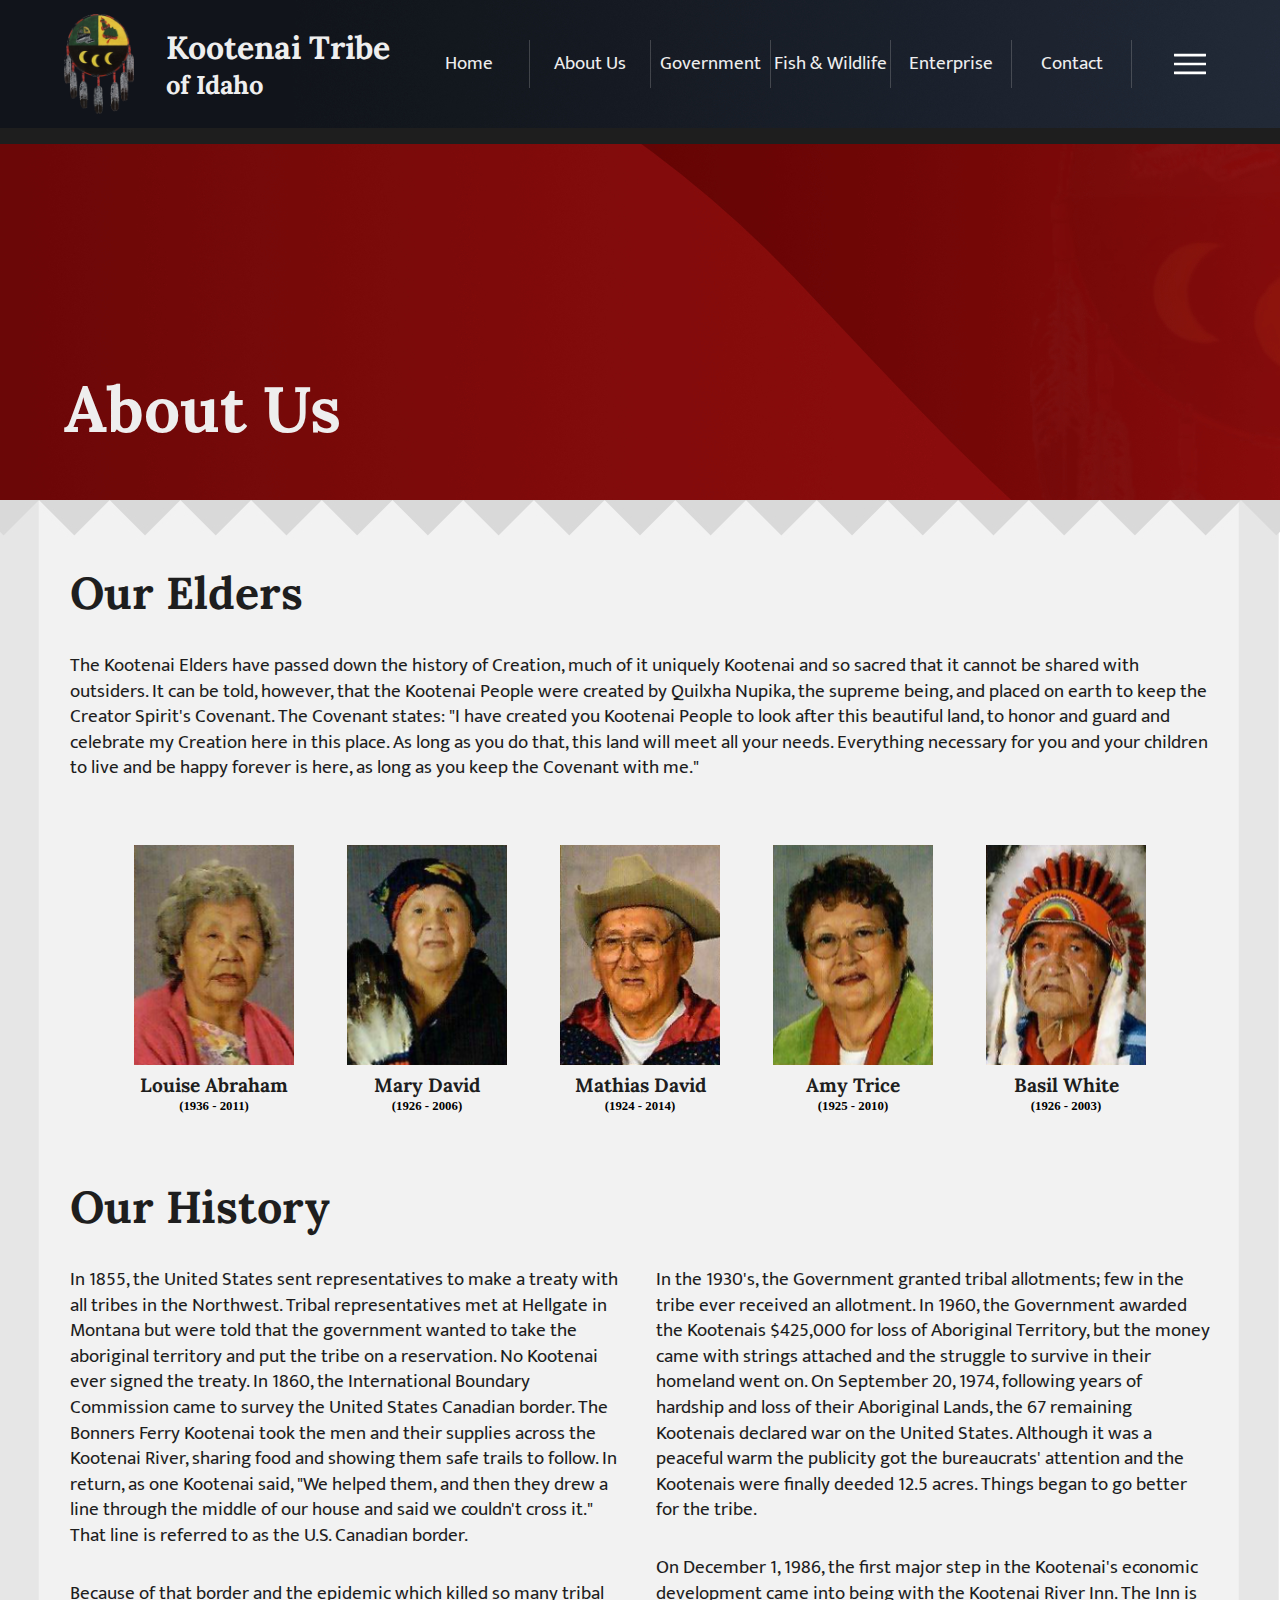
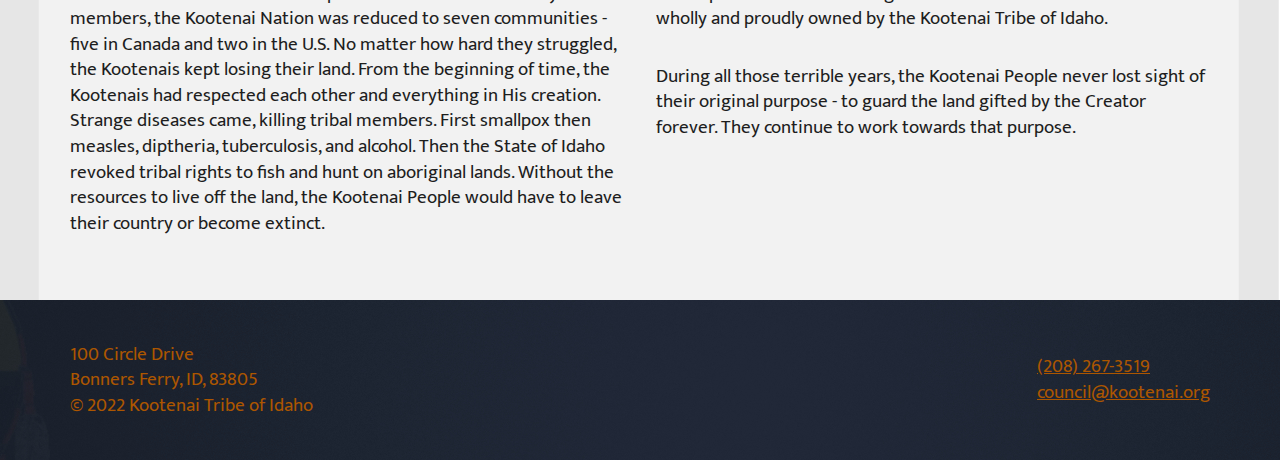
==== commit 622a36bf: "OurHistory - typo fix" ====
--- a/about.html
+++ b/about.html
@@ -132,7 +132,7 @@
                             Nation was reduced to seven communities - five in Canada and two in the U.S. No matter how
                             hard they struggled, the Kootenais kept losing their land. From the beginning of time, the
                             Kootenais had respected each other and everything in His creation. Strange diseases came,
-                            killing tribal members. First smallpoxm then measles, diptheria, tuberculosis, and alchohol.
+                            killing tribal members. First smallpox then measles, diptheria, tuberculosis, and alcohol.
                             Then the State of Idaho revoked tribal rights to fish and hunt on aboriginal lands. Without
                             the resources to live off the land, the Kootenai People would have to leave their country or
                             become extinct.
@@ -141,7 +141,7 @@
                     <div>
                         <p>
                             In the 1930's, the Government granted tribal allotments; few in the tribe ever received an
-                            allotment. In 1960, the Government awared the Kootenais $425,000 for loss of Aboriginal
+                            allotment. In 1960, the Government awarded the Kootenais $425,000 for loss of Aboriginal
                             Territory, but the money came with strings attached and the struggle to survive in their
                             homeland went on. On September 20, 1974, following years of hardship and loss of their
                             Aboriginal Lands, the 67 remaining Kootenais declared war on the United States. Although it
--- a/style.css
+++ b/style.css
@@ -648,6 +648,15 @@
     gap: 16px;
 }
 
+#general .contact {
+    display: flex;
+    flex-direction: column;
+}
+
+#general .contact a {
+    text-decoration: underline;
+}
+
 /* FOOTER */
 
 #footer {
@@ -1041,6 +1050,7 @@
 
     /* HEADER */
     #header {
+        position: fixed;
         max-width: 900px;
     }
 
@@ -1830,4 +1840,18 @@
     #footer .content {
         max-width: 320px;
     }
+}
+
+@media screen and (max-height: 500px) {
+    #header {
+        position: relative;
+    }
+
+    #banner {
+        margin-top: -144px;
+    }
+
+    .banner-sidepage {
+        margin-top: -144px;
+    }
 }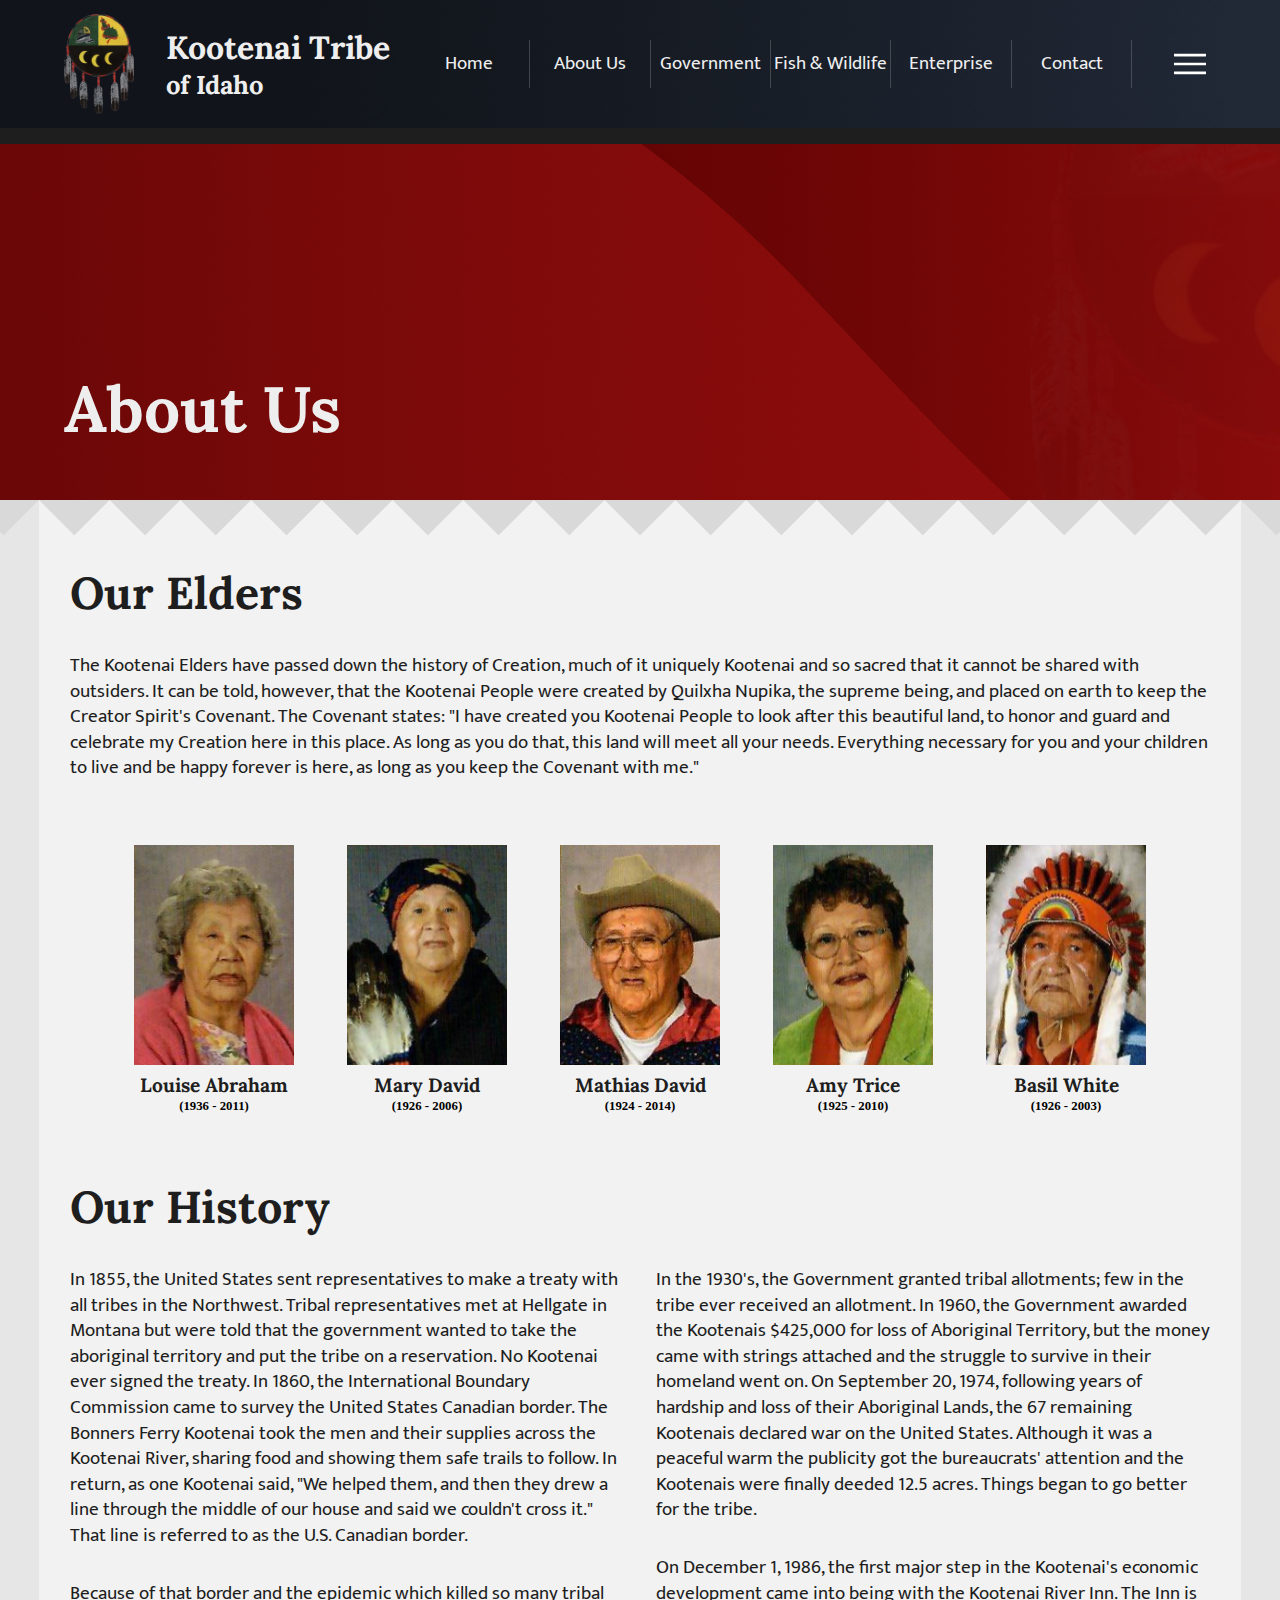
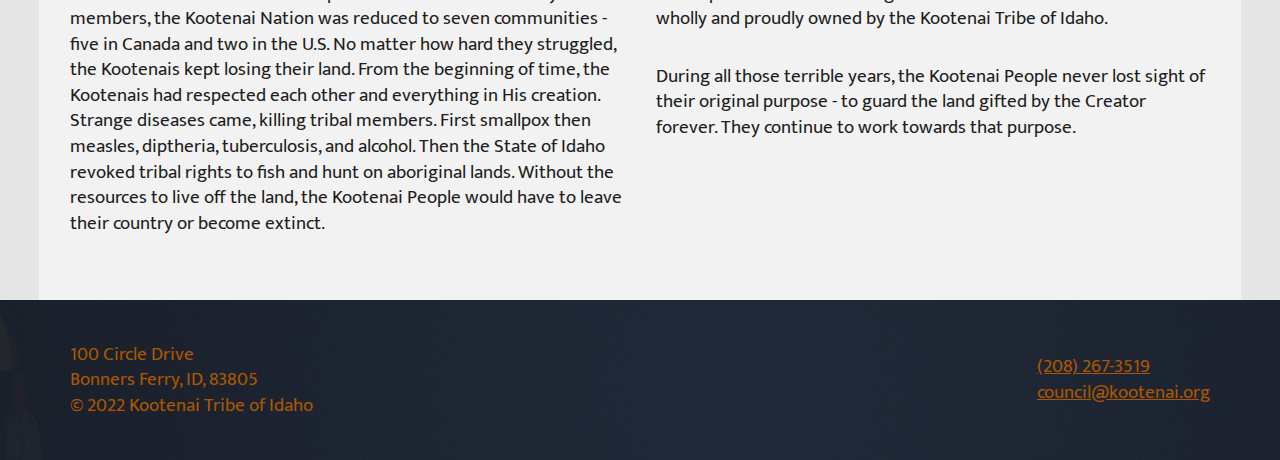
==== commit 393cd7fe: "response-fix" ====
--- a/about.html
+++ b/about.html
@@ -52,7 +52,7 @@
         </div>
     </div>
 
-    <div id="main_about">
+    <div id="main_about" class="sidepage">
         <div id="main_about-wrapper">
 
             <div id="elders">
--- a/style.css
+++ b/style.css
@@ -392,6 +392,10 @@
     color: #eee;
 }
 
+.sidepage {
+    background-image: url(images/background_main-sidepage_1920x3200.jpg);
+}
+
 /* sidepage -about */
 
 #banner-sidepage_about {
@@ -402,7 +406,6 @@
 #main_about {
     width: 100%;
     height: 1400px;
-    background-image: url(images/background_main-sidepage_1920x3200.jpg);
     background-repeat: no-repeat;
 }
 
@@ -458,8 +461,7 @@
 
 #main_gov {
     width: 100%;
-    height: 1520px;
-    background-image: url(images/background_main-sidepage_1920x3200.jpg);
+    height: 1560px;
     background-repeat: no-repeat;
 }
 
@@ -515,8 +517,7 @@
 
 #main_fish {
     width: 100%;
-    height: 3160px;
-    background-image: url(images/background_main-sidepage_1920x3200.jpg);
+    height: 3120px;
     background-repeat: no-repeat;
 }
 
@@ -549,7 +550,7 @@
 #projects .item {
     display: flex;
     flex-direction: column;
-    gap: 32px;
+    gap: 16px;
 }
 
 #gallery .container {
@@ -569,8 +570,7 @@
 
 #main_enterprise {
     width: 100%;
-    height: 1360px;
-    background-image: url(images/background_main-sidepage_1920x3200.jpg);
+    height: 1340px;
     background-repeat: no-repeat;
 }
 
@@ -580,7 +580,7 @@
     width: 1140px;
     height: 1360px;
     margin: 0 auto;
-    gap: 64px;
+    gap: 48px;
 }
 
 #main_enterprise a {
@@ -613,8 +613,7 @@
 
 #main_contact {
     width: 100%;
-    height: 600px;
-    background-image: url(images/background_main-sidepage_1920x3200.jpg);
+    min-height: 100vh;
     background-repeat: no-repeat;
 }
 
@@ -702,25 +701,9 @@
 @media screen and (max-width: 1536px) {
     #banner-covenant p {
         font-size: 2.6rem;
-    }
-    
-    #main_about {
-        background-image: url(images/background_main-sidepage_1536x3200.jpg);
-    }
-
-    #main_gov {
-        background-image: url(images/background_main-sidepage_1536x3200.jpg);
-    }
-
-    #main_fish {
-        background-image: url(images/background_main-sidepage_1536x3200.jpg);
-    }
-
-    #main_enterprise {
-        background-image: url(images/background_main-sidepage_1536x3200.jpg);
-    }
-
-    #main_contact {
+    }  
+    
+    .sidepage {
         background-image: url(images/background_main-sidepage_1536x3200.jpg);
     }
 }
@@ -730,23 +713,7 @@
         font-size: 2.4rem;
     }
 
-    #main_about {
-        background-image: url(images/background_main-sidepage_1440x3200.jpg);
-    }
-
-    #main_gov {
-        background-image: url(images/background_main-sidepage_1440x3200.jpg);
-    }
-
-    #main_fish {
-        background-image: url(images/background_main-sidepage_1440x3200.jpg);
-    }
-
-    #main_enterprise {
-        background-image: url(images/background_main-sidepage_1440x3200.jpg);
-    }
-
-    #main_contact {
+    .sidepage {
         background-image: url(images/background_main-sidepage_1440x3200.jpg);
     }
 }
@@ -755,24 +722,8 @@
     #banner-covenant p {
         font-size: 2.3rem;
     }
-
-    #main_about {
-        background-image: url(images/background_main-sidepage_1366x3200.jpg);
-    }
-
-    #main_gov {
-        background-image: url(images/background_main-sidepage_1366x3200.jpg);
-    }
-
-    #main_fish {
-        background-image: url(images/background_main-sidepage_1366x3200.jpg);
-    }
-
-    #main_enterprise {
-        background-image: url(images/background_main-sidepage_1366x3200.jpg);
-    }
-
-    #main_contact {
+    
+    .sidepage {
         background-image: url(images/background_main-sidepage_1366x3200.jpg);
     }
 }
@@ -782,28 +733,12 @@
         font-size: 2.1rem;
     }
 
-    #main_about {
+    .sidepage {
         background-image: url(images/background_main-sidepage_1280x3200.jpg);
     }
-
-    #main_gov {
-        background-image: url(images/background_main-sidepage_1280x3200.jpg);
-    }
-
-    #main_fish {
-        background-image: url(images/background_main-sidepage_1280x3200.jpg);
-    }
-
-    #main_enterprise {
-        background-image: url(images/background_main-sidepage_1280x3200.jpg);
-    }
-
-    #main_contact {
-        background-image: url(images/background_main-sidepage_1280x3200.jpg);
-    }
-}
-
-@media screen and (max-width: 1024px) {
+}
+
+@media screen and (max-width: 1080px) {
     /* UNIVERSAL */ 
     h1 {
         font-size: 3rem;
@@ -818,7 +753,7 @@
     }
 
     h4 {
-        font-size: 1rem;
+        font-size: 1.1rem;
     }
     
     h5 {
@@ -830,16 +765,16 @@
     }
 
     body {
-        max-width: 1024px;
+        max-width: 1080px;
     }
 
     /* HEADER */
     #header {
-        max-width: 1024px;
+        max-width: 1080px;
     }
 
     #logo #title h1 {
-        font-size: 2rem;
+        font-size: 1.8rem;
     }
 
     #logo #title h2 {
@@ -860,7 +795,7 @@
 
     /* BANNER */
     #banner-greeting h1 {
-        font-size: 4.6rem;
+        font-size: 4.2rem;
     }
     
     #banner-greeting h2 {
@@ -868,14 +803,14 @@
     }
 
     #banner-covenant {
-        width: 75%;
+        width: 70%;
     }
 
     /* MAIN */
     #main {
         height: 2320px;
-        max-width: 1024px;
-        background-image: url(images/background_main_1024x2320.jpg);
+        max-width: 1080px;
+        background-image: url(images/background_main_1080x2320.jpg);
     }
 
     #main-wrapper {
@@ -914,6 +849,152 @@
     }
 
     #current #photo-1 {
+        width: 480px;
+        height: auto;
+    }
+    
+    #current #photo-2 {
+        width: 480px;
+        height: auto;
+    }
+
+    /* sidepages */
+    .banner-sidepage {
+        max-width: 1080px;
+    }
+
+    .sidepage {
+        background-image: url(images/background_main-sidepage_1080x3200.jpg);
+    }
+
+    /* sidepage -about */
+    #banner-sidepage_about {
+        background-image: url(images/banner-sidepage-aboutUs_1024x500.jpg);
+    }
+
+    #main_about {
+        height: 1560px;
+    }
+
+    #main_about-wrapper {
+        width: 920px;
+    }
+
+    #elders .container {
+        padding: 64px 32px;
+    }
+
+    #elders .photo {
+        width: 148px;
+        height: auto;
+    }
+
+    /* sidepage -gov */
+    #banner-sidepage_gov {
+        background-image: url(images/banner-sidepage-government_1024x500.jpg);
+    }
+
+    #main_gov {
+        height: 1520px;
+    }
+
+    #main_gov-wrapper {
+        width: 920px;
+    }
+
+    #council .photo {
+        width: 920px;
+    }
+
+    /* sidepage -fish */
+    #banner-sidepage_fish {
+        background-image: url(images/banner-sidepage-fish_1024x500.jpg);
+    }
+
+    #main_fish {
+        height: 3040px;
+    }
+
+    #main_fish-wrapper {
+        width: 920px;
+    }
+
+    #gallery .photo {
+        width: 443px;
+        height: auto;
+    }
+
+    #gallery #landscape {
+        width: 100%;
+        height: auto;
+    }
+
+    /* sidepage -enteprise */
+    #banner-sidepage_enterprise {
+        background-image: url(images/banner-sidepage-enterprise_1024x500.jpg);
+    }
+
+    #main_enterprise {
+        height: 1360px;
+    }
+
+    #main_enterprise-wrapper {
+        width: 920px;
+    }
+
+    #inn .photo {
+        width: auto;
+        height: 400px;
+    }
+
+    #resort .photo {
+        width: auto;
+        height: 400px;
+    }
+
+    /* sidepage -contact */
+    #banner-sidepage_contact {
+        background-image: url(images/banner-sidepage-contact_1024x500.jpg);
+    }
+
+    #main_contact-wrapper {
+        width: 920px;
+    }
+
+    /* FOOTER */
+    #footer-wrapper {
+        max-width: 1080px;
+    }
+
+    #footer .content {
+        max-width: 920px;
+    }
+}
+
+@media screen and (max-width: 1024px) {
+    /* UNIVERSAL */ 
+    body {
+        max-width: 1024px;
+    }
+
+    /* HEADER */
+    #header {
+        max-width: 1024px;
+    }
+
+    /* BANNER */
+    #banner-covenant {
+        width: 75%;
+    }
+
+    /* MAIN */
+    #main {
+        max-width: 1024px;
+        background-image: url(images/background_main_1024x2320.jpg);
+    }
+
+    /* MAIN -current */
+    #current #photo-1 {
         width: 360px;
         height: auto;
     }
@@ -929,18 +1010,13 @@
         max-width: 1024px;
     }
 
+    .sidepage {
+        background-image: url(images/background_main-sidepage_1024x3200.jpg);
+    }
+
     /* sidepage -about */
-    #banner-sidepage_about {
-        background-image: url(images/banner-sidepage-aboutUs_1024x500.jpg);
-    }
-
     #main_about {
-        height: 1560px;
-        background-image: url(images/background_main-sidepage_1024x3200.jpg);
-    }
-
-    #main_about-wrapper {
-        width: 920px;
+        height: 1520px;
     }
 
     #elders .container {
@@ -952,93 +1028,9 @@
         height: auto;
     }
 
-    /* sidepage -gov */
-    #banner-sidepage_gov {
-        background-image: url(images/banner-sidepage-government_1024x500.jpg);
-    }
-
-    #main_gov {
-        height: 1520px;
-        background-image: url(images/background_main-sidepage_1024x3200.jpg);
-    }
-
-    #main_gov-wrapper {
-        width: 920px;
-    }
-
-    #council .photo {
-        width: 920px;
-    }
-
-    /* sidepage -fish */
-    #banner-sidepage_fish {
-        background-image: url(images/banner-sidepage-fish_1024x500.jpg);
-    }
-
-    #main_fish {
-        height: 3160px;
-        background-image: url(images/background_main-sidepage_1024x3200.jpg);
-    }
-
-    #main_fish-wrapper {
-        width: 920px;
-    }
-
-    #gallery .photo {
-        width: 443px;
-        height: auto;
-    }
-
-    #gallery #landscape {
-        width: 100%;
-        height: auto;
-    }
-
-    /* sidepage -enteprise */
-    #banner-sidepage_enterprise {
-        background-image: url(images/banner-sidepage-enterprise_1024x500.jpg);
-    }
-
-    #main_enterprise {
-        height: 1380px;
-        background-image: url(images/background_main-sidepage_1024x3200.jpg);
-    }
-
-    #main_enterprise-wrapper {
-        width: 920px;
-    }
-
-    #inn .photo {
-        width: auto;
-        height: 400px;
-    }
-
-    #resort .photo {
-        width: auto;
-        height: 400px;
-    }
-    
-    /* sidepage -contact */
-    #banner-sidepage_contact {
-        background-image: url(images/banner-sidepage-contact_1024x500.jpg);
-    }
-
-    #main_contact {
-        height: 600px;
-        background-image: url(images/background_main-sidepage_1024x3200.jpg);
-    }
-
-    #main_contact-wrapper {
-        width: 920px;
-    }
-
     /* FOOTER */
     #footer-wrapper {
         max-width: 1024px;
-    }
-
-    #footer .content {
-        max-width: 920px;
     }
 }
 
@@ -1063,6 +1055,10 @@
         font-size: 2.8rem;
     }
 
+    #banner-covenant {
+        width: 70%;
+    }
+
     /* MAIN */
     #main {
         max-width: 900px;
@@ -1079,10 +1075,13 @@
         max-width: 900px;
     }
 
+    .sidepage {
+        background-image: url(images/background_main-sidepage_900x3200.jpg);
+    }
+
     /* sidepage -about */
     #main_about {
         height: 1600px;
-        background-image: url(images/background_main-sidepage_900x3200.jpg);
     }
 
     #main_about-wrapper {
@@ -1092,7 +1091,6 @@
     /* sidepage -gov */
     #main_gov {
         height: 1520px;
-        background-image: url(images/background_main-sidepage_900x3200.jpg);
     }
 
     #main_gov-wrapper {
@@ -1106,7 +1104,6 @@
     /* sidepage -fish */
     #main_fish {
         height: 3160px;
-        background-image: url(images/background_main-sidepage_900x3200.jpg);
     }
 
     #main_fish-wrapper {
@@ -1121,7 +1118,6 @@
     /* sidepage -enteprise */
     #main_enterprise {
         height: 1580px;
-        background-image: url(images/background_main-sidepage_900x3200.jpg);
     }
 
     #main_enterprise-wrapper {
@@ -1131,7 +1127,6 @@
     /* sidepage -contact */
     #main_contact {
         height: 600px;
-        background-image: url(images/background_main-sidepage_900x3200.jpg);
     }
 
     #main_contact-wrapper {
@@ -1212,10 +1207,13 @@
         max-width: 768px;
     }
 
+    .sidepage {
+        background-image: url(images/background_main-sidepage_768x3280.jpg);
+    }
+
     /* sidepage -about */
     #main_about {
         height: 1800px;
-        background-image: url(images/background_main-sidepage_768x3200.jpg);
     }
 
     #main_about-wrapper {
@@ -1233,7 +1231,6 @@
     /* sidepage -gov */
     #main_gov {
         height: 1580px;
-        background-image: url(images/background_main-sidepage_768x3200.jpg);
     }
 
     #main_gov-wrapper {
@@ -1263,7 +1260,6 @@
     /* sidepage -fish */
     #main_fish {
         height: 3280px;
-        background-image: url(images/background_main-sidepage_768x3200.jpg);
     }
 
     #main_fish-wrapper {
@@ -1300,7 +1296,6 @@
     /* sidepage -enteprise */
     #main_enterprise {
         height: 1920px;
-        background-image: url(images/background_main-sidepage_768x3200.jpg);
     }
 
     #main_enterprise-wrapper {
@@ -1324,7 +1319,6 @@
     /* sidepage -contact */
     #main_contact {
         height: 600px;
-        background-image: url(images/background_main-sidepage_768x3200.jpg);
     }
 
     #main_contact-wrapper {
@@ -1496,10 +1490,13 @@
         max-width: 420px;
     }
 
+    .sidepage {
+        background-image: url(images/background_main-sidepage_420x5160.jpg);
+    }
+
     /* sidepage -about */
     #main_about {
         height: 3120px;
-        background-image: url(images/background_main-sidepage_420x5160.jpg);
     }
 
     #main_about-wrapper {
@@ -1532,7 +1529,6 @@
     /* sidepage -gov */
     #main_gov {
         height: 1940px;
-        background-image: url(images/background_main-sidepage_420x5160.jpg);
     }
 
     #main_gov-wrapper {
@@ -1571,7 +1567,6 @@
     /* sidepage -fish */
     #main_fish {
         height: 5160px;
-        background-image: url(images/background_main-sidepage_420x5160.jpg);
     }
 
     #main_fish-wrapper {
@@ -1612,7 +1607,6 @@
     /* sidepage -enteprise */
     #main_enterprise {
         height: 2300px;
-        background-image: url(images/background_main-sidepage_420x5160.jpg);
     }
 
     #main_enterprise-wrapper {
@@ -1641,7 +1635,6 @@
     /* sidepage -contact */
     #main_contact {
         height: 600px;
-        background-image: url(images/background_main-sidepage_420x5160.jpg);
     }
 
     #main_contact-wrapper {
@@ -1664,6 +1657,10 @@
         align-items: flex-start;
     }
 
+    #footer p, #footer a {
+        font-size: 1rem;
+    }
+
     #footer #contact {
         order: 1;
     }
@@ -1762,10 +1759,13 @@
         max-width: 380px;
     }
 
+    .sidepage {
+        background-image: url(images/background_main-sidepage_380x5380.jpg);
+    }
+
     /* sidepage -about */
     #main_about {
         height: 3360px;
-        background-image: url(images/background_main-sidepage_380x5380.jpg);
     }
 
     #main_about-wrapper {
@@ -1779,7 +1779,6 @@
     /* sidepage -gov */
     #main_gov {
         height: 2020px;
-        background-image: url(images/background_main-sidepage_380x5380.jpg);
     }
 
     #main_gov-wrapper {
@@ -1797,7 +1796,6 @@
     /* sidepage -fish */
     #main_fish {
         height: 5380px;
-        background-image: url(images/background_main-sidepage_380x5380.jpg);
     }
 
     #main_fish-wrapper {
@@ -1815,7 +1813,6 @@
     /* sidepage -enteprise */
     #main_enterprise {
         height: 2300px;
-        background-image: url(images/background_main-sidepage_380x5380.jpg);
     }
 
     #main_enterprise-wrapper {
@@ -1825,7 +1822,6 @@
     /* sidepage -contact */
     #main_contact {
         height: 540px;
-        background-image: url(images/background_main-sidepage_380x5380.jpg);
     }
 
     #main_contact-wrapper {
